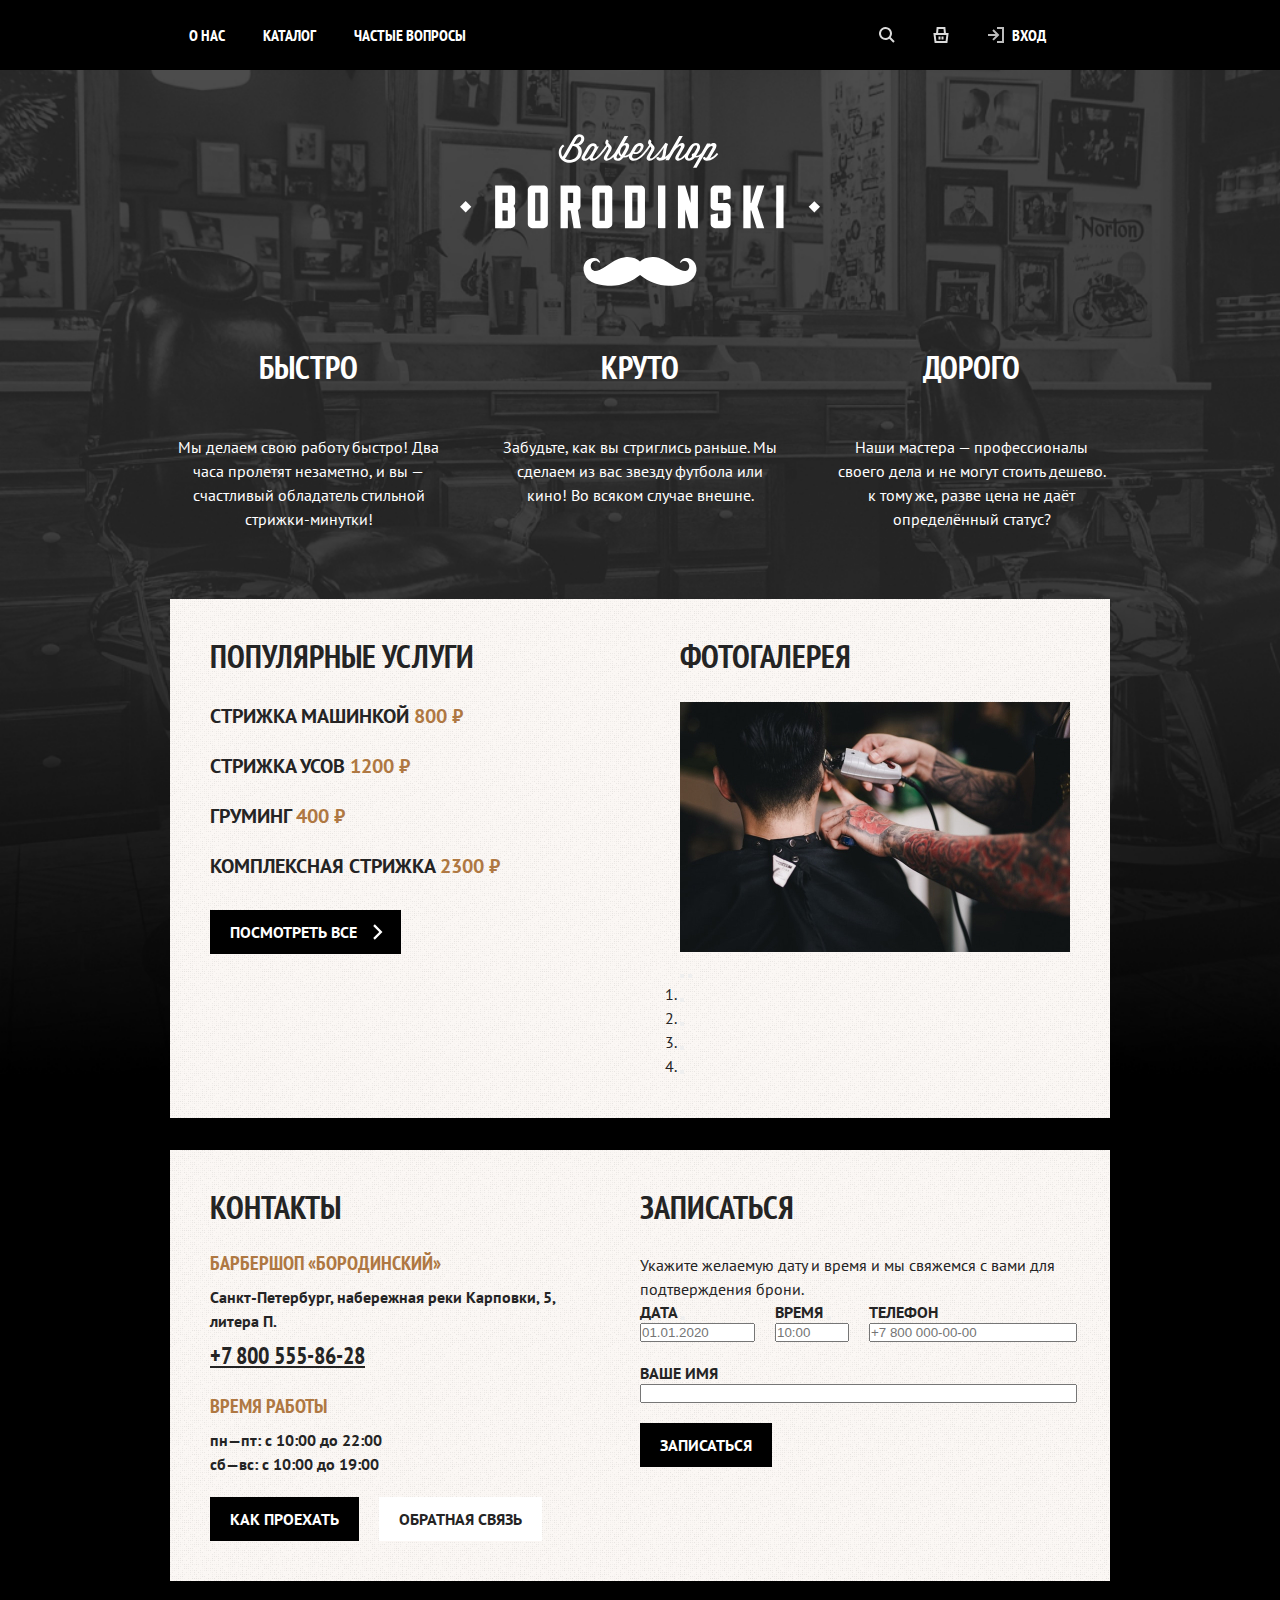
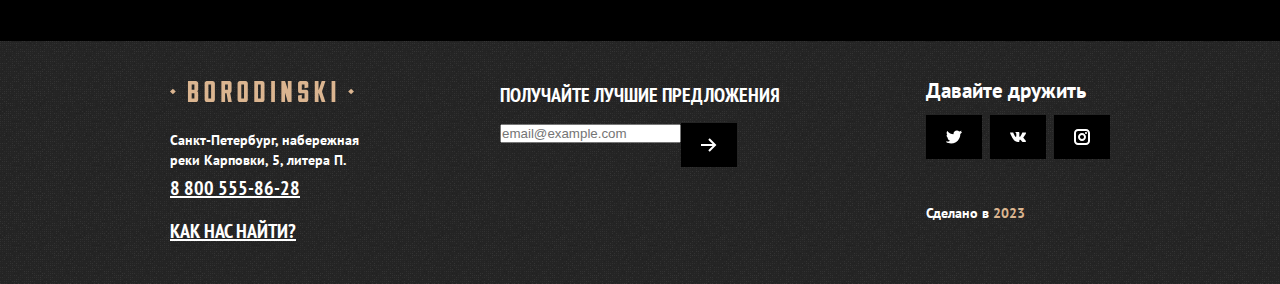
==== index.html @ 465f51d4 "Декоротивные элементы \\ 1 часть" ====
<!DOCTYPE html>
<html lang="ru">
<head>
    <meta charset="UTF-8">
    <meta http-equiv="X-UA-Compatible" content="IE=edge">
    <meta name="viewport" content="width=device-width, initial-scale=1.0">
    <meta name="keywords" content="барбершоп, мужские парикмахерские, топган, topgun">
    <meta name="description" content="Стригись у крутых барберов по земным ценам!">
    <title>Барбершоп «Бородинский»</title>
    <link rel="stylesheet" href="css/style.css">
    <link type="image/x-icon" href="images/icons/icons8-парикмахерская-16.png" rel="icon">
</head>
<body>
    <header class="page-header">
      <nav class="navigation">
        <ul class="navigation-list">
          <li class="navigation-item">
            <a class="navigation-link" href="about.html">О нас</a>
          </li>
          <li class="navigation-item">
            <a class="navigation-link" href="catalog.html">Каталог</a>
          </li>
          <li class="navigation-item">
            <a class="navigation-link" href="faq.html">Частые вопросы</a>
          </li>
        </ul>
        <ul class="navigation-list navigation-user">
          <li class="navigation-item">
            <a class="navigation-link" href="#">
              <svg class="navigation-icon" aria-hidden="true" focusable="false" width="16" height="16" xmlns="http://www.w3.org/2000/svg">
                <path fill-rule="evenodd" clip-rule="evenodd" d="M11 6.5a4.5 4.5 0 11-9 0 4.5 4.5 0 019 0zm-.665 5.249a6.5 6.5 0 111.414-1.414l3.958 3.958-1.414 1.414-3.958-3.958z" />
              </svg>
              <span class="visually-hidden">Поиск</span>
            </a>
          </li>
          <li class="navigation-item">
            <a class="navigation-link" href="#">
              <svg class="navigation-icon" aria-hidden="true" focusable="false" width="16" height="16" xmlns="http://www.w3.org/2000/svg">
                <path fill-rule="evenodd" clip-rule="evenodd" d="M3.09 6L3.577.905 3.662 0h8.676l.086.905L12.909 6h2.724l-.14 1.124-1 8-.11.876H1.617l-.11-.876-1-8L.368 6H3.09zM5.1 6h5.8l-.38-4H5.48L5.1 6zm-1.717 8l-.75-6h10.734l-.75 6H3.383zM8.5 9.5v3h2v-3h-2zm-3 3v-3h2v3h-2z" />
              </svg>
              <span class="visually-hidden">Корзина</span>
            </a>
          </li>
          <li class="navigation-item">
            <a class="navigation-link navigation-link-login" href="#">
              <svg class="navigation-icon" width="16" height="16" fill="none" xmlns="http://www.w3.org/2000/svg">
                <path fill-rule="evenodd" clip-rule="evenodd" d="M9 2h5v12H9v2h7V0H9v2zM4.293 3.707L7.536 6.95H0v2h7.536l-3.243 3.242 1.414 1.415 4.95-4.95.707-.707-.707-.707-4.95-4.95-1.414 1.414z" fill="#BDBDBD" />
              </svg>
              Вход
            </a>
          </li>
        </ul>
      </nav>
    </header>
    <main class="main-container main-index">
     <div class="page-container">
         
         <h1 class="visually-hidden">Барбершоп «Бородинский»</h1>
         <img class="logo" src="images/logo-full.svg" width="361px" height="152px" alt="Логотип Барбершопа «Бородинский»" ></img>
         <section class="advantages">
             <h2 class="visually-hidden">Преимущества</h2>
             <ul class="advantages-list">
                 <li class="advantages-item">
                     <h3 class="advantages-title">Быстро</h3>
                     <p class="advantages-description">Мы делаем свою работу быстро! Два часа пролетят незаметно, и вы — счастливый обладатель стильной стрижки-минутки!</p>
                 </li>
                 <li class="advantages-item">
                     <h3 class="advantages-title">Круто</h3>
                     <p class="advantages-description">Забудьте, как вы стриглись раньше. Мы сделаем из вас звезду футбола или кино! Во всяком случае внешне.</p>
                 </li>
                 <li class="advantages-item">
                     <h3 class="advantages-title">Дорого</h3>
                     <p class="advantages-description">Наши мастера — профессионалы своего дела и не могут стоить дешево. к тому же, разве цена не даёт определённый статус?</p>
                 </li>
             </ul>
         </section>
         <div class="index-columns">
             <section class="services">
                 <h2 class="services-title">Популярные услуги</h2>
                 <ul class="services-list">
                     <li class="services-item">
                         <span class="services-name">Стрижка машинкой</span>
                         <b class="services-price">800  ₽</b>
                     </li>
                     <li class="services-item">
                         <span class="services-name">Стрижка усов</span>
                         <b class="services-price">1200  ₽</b>
                     </li>
                     <li class="services-item">
                         <span class="services-name">Груминг</span>
                         <b class="services-price">400  ₽</b>
                     </li>
                     <li class="services-item">
                         <span class="services-name">Комплексная стрижка</span>
                         <b class="services-price">2300  ₽</b>
                     </li>
                 </ul>
                 <a href="#" class="button button-all">Посмотреть все</a>
             </section>

             <section class="gallery">
                <h2 class="gallery-title">Фотогалерея</h2>
                <img class="slider-image" src="images/gallery-1.jpg" alt="Примеры работ">
                <button class="slider-button slider-prev" type="button">
                    <span class="visually-hidden">Предыдущее фото</span>
                </button>
                <button class="slider-button slider-next" type="button">
                    <span class="visually-hidden">Следующее фото</span>
                </button>
                <ol class="slider-pagination">
                    <li class="slider-pagination-item">
                        <button class="slider-pagination-button slider-pagination-button-current" type="button"">
                            <span class="visually-hidden">1 фото</span>
                        </button>
                    </li>
                    <li class="slider-pagination-item">
                        <button class="slider-pagination-button" type="button"">
                            <span class="visually-hidden">2 фото</span>
                        </button>
                    </li>
                    <li class="slider-pagination-item">
                        <button class="slider-pagination-button" type="button"">
                            <span class="visually-hidden">3 фото</span>
                        </button>
                    </li>
                    <li class="slider-pagination-item">
                        <button class="slider-pagination-button" type="button"">
                            <span class="visually-hidden">4 фото</span>
                        </button>
                    </li>
                </ol>
            </section>
         </div>

         <div class="index-columns">
             <section class="contacts">
                 <h2 class="contacts-title">Контакты</h2>
                 <h3 class="contacts-subtitle">Барбершоп «Бородинский»</h3>
                 <address class="contacts-address">
                     <p class="contacts-address-text">Санкт-Петербург, набережная реки Карповки, 5, литера П.</p>
                     <a class="contacts-phone" href="tel:+78005558628">+7 800 555-86-28</a>
                 </address>
                 <h3 class="contacts-subtitle">Время работы</h3>
                 <ul class="contacts-schedule">
                   <li >пн—пт: с 10:00 до 22:00</li>
                   <li >сб—вс: с 10:00 до 19:00</li>
                 </ul>
                <p class="contacts-navigation">     
                    <a href="#" class="button">Как проехать</a>
                    <a href="#" class="button button-feedback">Обратная связь</a>
                </p>
             </section>

             <section class="appointment">
                <h2 class="appointment-title">Записаться</h2>
                <p class="appointment-info">Укажите желаемую дату и время и мы свяжемся с вами для подтверждения брони.</p>
                <form class="appointment-form" action="https://echo.htmlacademy.ru/" method="post">
                  <p class="field-group appointment-form-date">
                    <label class="form-label" for="appointment-date">
                      Дата
                      <button class="info">
                        <span class="visually-hidden">Посмотреть дополнительную информацию</span></button>
                    </label>
                    <input type="text" id="appointment-date" name="appointment-date" placeholder="01.01.2020">
                  </p>
                  <p class="field-group appointment-form-time">
                    <label class="form-label" for="appointment-time">
                      Время
                      <button class="info">
                        <span class="visually-hidden">Посмотреть дополнительную информацию</span>
                      </button>
                    </label>
                    <input type="text" id="appointment-time" name="appointment-time" placeholder="10:00">
                  </p>
                  <p class="field-group appointment-form-phone">
                    <label class="form-label" for="appointment-phone">
                      Телефон
                    </label>
                    <input class="field" type="text" id="appointment-phone" name="appointment-phone" placeholder="+7 800 000-00-00">
                  </p>
                  <p class="field-group appointment-form-name">
                    <label class="form-label" for="appointment-name">
                      Ваше имя
                    </label>
                    <input class="field" type="text" id="appointment-name" name="appointment-name">
                  </p>
                  <button class="button appointment-submit" type="submit">Записаться</button>
                </form>
         </div>
     </div>
    </main>
    <footer class="page-footer">
        <div class="page-footer-container">
            <section class="footer-contacts">
                <h2 class="visually-hidden">Контакты</h2>
                <img class="footer-contacts-logo" src="images/logo-footer.svg" alt="Логотип барбершоп «Бородинский»" >
                <address class="footer-contacts-address">
                    <p class="about-text">Санкт-Петербург, набережная реки Карповки, 5, литера П.</p>
                    <a class="footer-contacts-address-phone" href="tel:+78005558628">8 800 555-86-28</a>
                </address>
                <a href="#" class="footer-contacts-map-link">Как нас найти?</a>
            </section>
            <section class="newsletter">
                <h2 class="page-footer-title">Получайте лучшие предложения</h2>
                <form class="newsletter-form" action="https://echo.htmlacademy.ru/" method="post">
                    <p class="newsletter-email">
                        <label class="visually-hidden" for="newsletter-email">Email</label>
                        <input class="field" id="newsletter-email" type="email" placeholder="email@example.com" name="newsletter-email" required>
                    </p>
                    <button class="button newsletter-button" type="submit">
                        <span class="visually-hidden">Отправить</span>
                    </button>
                </form>
            </section>
            <section class="footer-social">
                <h2 class="footer-social-title">Давайте дружить</h2>
                <ul class="footer-social-list">
                    <li class="footer-social-item">
                        <a class="footer-social-link footer-social-tw" href="#">
                            <span class="visually-hidden">Твиттер</span>
                        </a>
                    </li>
                    <li class="footer-social-item">
                        <a class="footer-social-link footer-social-vk" href="#">
                            <span class="visually-hidden">Вконтакте</span>
                        </a>
                    </li>
                    <li class="footer-social-item">
                        <a class="footer-social-link footer-social-instagram" href="#" >
                            <span class="visually-hidden">Инстаграм</span>
                        </a>
                    </li>
                </ul>
                <p class="about-text">Сделано в <span class="year">2023</span></p>
            </section>
        </div>
    </footer>
</body>
</html>
---- css/style.css ----
/* Исправление отцентровки иконок */
*:not(a), 
*::after,
*::before {
    box-sizing: border-box;
    margin: 0;
    padding: 0;
}

@font-face {
    font-family: "PT Sans";
    font-style: normal;
    font-weight: 400;
    font-display: swap;
    src: url(../fonts/PTSans-Regular.ttf) format("truetype");
}

@font-face {
    font-family: "PT Sans";
    font-style: italic;
    font-weight: 400;
    font-display: swap;
    src: url(../fonts/PTSans-Italic.ttf) format("truetype");
}

@font-face {
    font-family: "PT Sans";
    font-style: normal;
    font-weight: 700;
    font-display: swap;
    src: url(../fonts/PTSans-Bold.ttf) format("truetype");
}

@font-face {
    font-family: "PT Sans";
    font-style: italic;
    font-weight: 700;
    font-display: swap;
    src: url(../fonts/PTSans-BoldItalic.ttf) format("truetype");
}

@font-face {
    font-family: "PT Sans Narrow";
    font-style: normal;
    font-weight: 700;
    font-display: swap;
    src: url(../fonts/PTSansNarrow-Bold.ttf) format("truetype");
}

html {
    height: 100%;
}

body {
    display: flex;
    flex-direction: column;
    min-height: 100%;
    font-family: "PT Sans", sans-serif;
    font-size: 16px;
    line-height: 24px;
    color: #242424;
    background-color: #fbf7f4;
}

.visually-hidden {
    position: absolute;
    width: 1px;
    height: 1px;
    clip: rect(0 0 0 0);
    overflow: hidden;
}

.button {
    display: inline-block;
    box-sizing: border-box;
    padding: 14px 20px;
    font-family: "PT Sans", sans-serif;
    font-size: 16px;
    line-height: 16px;
    font-weight: 700;
    text-align: center;
    color: #FFFFFF;
    background-color: #000000;
    border: none;
    text-transform: uppercase;
    text-decoration: none;
    cursor: pointer;
}

.button-all {
    padding-right: 44px;
    background-image: url(../images/icons/arrow-right.svg);
    background-repeat: no-repeat;
    background-size: 16px 16px;
    background-position: center right 15px;
}

.button-feedback {
    background-color: #FFFFFF;
    color: #242424;
}

.button + .button {
    margin-left: 16px;
} 

.page-header {
    color: #FFFFFF;
    background: #000000;
}

.navigation {
    display: flex;
    width: 940px;
    margin: 0 auto;
}

.navigation-list {
    display: flex;
    flex-wrap: wrap;
    width: 470px;
    list-style-type: none;
}

.navigation-user  {
    max-width: 250px;
    margin-left: auto;
}

.navigation-link {
    position: relative;
    display: block;
    padding: 24px 19px;
    font-family: "PT Sans Narrow",sans-serif;
    line-height: 22px;
    font-weight: 700;
    text-align: center;
    color: #FFFFFF;
    background-color: #000000;
    text-decoration: none;
    text-transform: uppercase;
  }

.navigation-user .navigation-link {
    min-width: 16px;
    min-height: 22px;
}

.navigation-link-login {
    padding-left: 44px;
}

.navigation-link-login .navigation-icon {
    right: auto;
    left: 20px;
    margin: auto 0;
}

.navigation-icon {
    position: absolute;
    top: 0;
    right: 0;
    bottom: 0;
    left: 0;
    margin: auto;
    fill: #DBDBDB;
}

.main-container {
    flex-grow: 1;
    padding-top: 64px;
    padding-bottom: 60px;
}

.main-index {
    background-image: url(../images/index-bg.jpg);
    background-color: #000000;
    background-size: 100% auto;
    background-repeat: no-repeat;
    color: #FFFFFF;
}

.main-inner {
    padding: 40px;
    color:#242424;
    background-color: #FBF7F4;
    background-image: url(../images/noisy-texture-80x80-o8-d27-c-1f1f1f-t1\ 3.png);
}

.page-container {
    width: 940px;
    margin: 0 auto;
}

.logo {
    display: block;
    margin: 0 auto;
    margin-bottom: 64px;
}

.advantages {
    padding-bottom: 68px;
}

.advantages-title {
    font-family: 'PT Sans Narrow', sans-serif;
    font-style: normal;
    font-weight: 700;
    font-size: 32px;
    line-height: 35px;
    text-transform: uppercase;
    color: #FFFFFF;
    margin-bottom: 50px;
}

.advantages-list {
    display: flex;
    justify-content: space-between;
    text-align: center;
    list-style-type: none;
    color: #FFFFFF;
}

.advantages-item {
    width: 277px;
}

.index-columns {
    display: flex;
    justify-content: space-between;
    color: #242424;
    background: url(../images/noisy-texture-80x80-o8-d27-c-1f1f1f-t1\ 3.png), #FBF7F4;
    margin-bottom: 32px;
    padding: 40px;
}

.index-columns:last-child {
    margin-bottom: 0;
}

.services {
    width: 390px;
    text-transform: uppercase;
}

.services-title {
    font-family: 'PT Sans Narrow', sans-serif;
    font-style: normal;
    font-weight: 700;
    font-size: 32px;
    line-height: 35px;
    text-transform: uppercase;
    margin-bottom: 28px;
}

.services-list {
    font-size: 20px;
    line-height: 28px;
    font-weight: 700;
    list-style-type: none;
    margin-bottom: 30px;
}

.services-item {
    margin-bottom: 22px;
}

.services-price {
    color: #AF7842;
}

.gallery-title {
    font-family: 'PT Sans Narrow', sans-serif;
    font-style: normal;
    font-weight: 700;
    font-size: 32px;
    line-height: 35px;
    text-transform: uppercase;
    color: #242424;
    margin-bottom: 28px;
}

.gallery {
    width: 390px;
}

.contacts {
    font-weight: 700;
    width: 350px;
}

.contacts-title {
    font-family: 'PT Sans Narrow', sans-serif;
    font-style: normal;
    font-size: 32px;
    line-height: 35px;
    text-transform: uppercase;
    margin-bottom: 24px;
}

.contacts-subtitle {
    font-family: 'PT Sans Narrow', sans-serif;
    font-style: normal;
    font-size: 20px;
    line-height: 28px;
    text-transform: uppercase;
    color: #AF7842;
    margin-bottom: 8px;
}

.contacts-schedule {
    list-style-type: none;
}

.contacts-navigation {
    margin-top: 21px; 
}

.contacts-address-text {
    font-family: 'PT Sans';
    font-style: normal;
    font-weight: 700;
    font-size: 16px;
    line-height: 24px;
    color: #242424;
    margin-bottom: 8px;
}

.contacts-phone {
    display: block;
    font-family: 'PT Sans Narrow', sans-serif;
    font-style: normal;
    font-size: 24px;
    line-height: 29px;
    text-decoration-line: underline;
    text-transform: uppercase;
    color: #242424;
    margin-bottom: 22px;
}

.appointment {
    width: 430px;
}

.appointment-title {
    font-family: 'PT Sans Narrow', sans-serif;
    font-style: normal;
    font-weight: 700;
    font-size: 32px;
    line-height: 35px;
    text-transform: uppercase;
    color: #242424;
    margin-bottom: 28px;
}

.appointment-form {
    display: grid;
    grid-template-columns: 115px 74px 208px;
    gap: 20px;
}

.appointment-form-name {
    grid-column: 1 / -1;
}

.appointment-submit {
    grid-column: 1 / -1;
    justify-self: start;
}

.field-group label,
.field-group input {
    display: block;
    width: 100%;
}

.field-group {
    display: flex;
    flex-direction: column;
}

.form-label {
    line-height: 22px;
    font-weight: 700;
    text-transform: uppercase;
    color: #242424;
}

.page-footer {
    font-family: 'PT Sans', sans-serif;
    font-style: normal;
    font-weight: 700;
    font-size: 14px;
    line-height: 20px;
    color: #FFFFFF;
    background: url(../images/bg-footer.png), #242424;
    background-repeat: repeat;
}

.page-footer-container {
    display: flex;
    width: 940px;
    margin: 0 auto;
    padding: 40px 0;
}

.footer-contacts-logo {
    display: block;
    margin-bottom: 27px;
}

.page-footer-title {
    display: block;
    font-family: 'PT Sans Narrow', sans-serif;
    font-style: normal;
    font-weight: 700;
    font-size: 20px;
    line-height: 28px;
    margin-bottom: 14px;
    text-transform: uppercase;
    color: #FFFFFF;
    margin-bottom: 14px;
}

.footer-contacts {
    width: 190px;
    margin-right: 140px;
}

.footer-social {
    margin-left: auto;
    max-width: 190px;
}

.footer-social-title {
    display: block;
    margin-bottom: 14px;
}

.footer-social-list {
    display: flex;
    flex-wrap: wrap;
    margin-bottom: 36px;
    list-style-type: none;
}

.footer-social-item {
    width: 56px;
    height: 44px;
    margin-right: 8px;
    margin-bottom: 8px;
    background-color: #000000;
}

.footer-social-item:nth-child(3n) {
    margin-right: 0;
}

.footer-social-link {
    display: block;
    height: 44px;
    background-color: #000000;
    background-repeat: no-repeat;
    background-position: center;
    background-size: 16px 16px;
}

.footer-social-instagram {
    background-image: url(../images/icons/logo-inst.svg);
}

.footer-social-tw {
    background-image: url(../images/icons/logo-tw.svg);
}

.footer-social-vk {
    background-image: url(../images/icons/logo-vk.svg);
}

.page-footer a {
    color:#FFFFFF;
}

.page-footer .year {
    font-size: 14px;
    color: #DBB590;
}

.footer-contacts-address {
    margin-bottom: 16px;
}

.page-footer .about-text {
    font-family: 'PT Sans', sans-serif;
    font-style: normal;
    font-weight: 700;
    font-size: 14px;
    line-height: 20px;
    color: #FFFFFF;
    margin-bottom: 4px;
}

.footer-contacts .footer-contacts-address-phone{
    display: block;
    font-family: 'PT Sans Narrow', sans-serif;
    font-style: normal;
    font-weight: 700;
    font-size: 20px;
    line-height: 28px;
    text-decoration-line: underline;
    text-transform: uppercase;
}

.footer-contacts-map-link {
    display: block;
    font-family: 'PT Sans Narrow', sans-serif;
    font-style: normal;
    font-weight: 700;
    font-size: 20px;
    line-height: 26px;
    text-decoration-line: underline;
    text-transform: uppercase;
    color: #FFFFFF;
}

.newsletter-form {
    display: flex;
}

.newsletter-button {
    width: 56px;
    height: 44px;
    background-image: url(../images/icons/arrow-tail-right.svg);
    background-repeat: no-repeat;
    background-position: center;
    background-size: 16px 16px;
}

.navigation-logo {
    width: 140px;
    margin-right: 100px;
    align-self: center;
}

.inner-header-title {
    font-family: 'PT Sans Narrow', sans-serif;
    font-style: normal;
    font-weight: 700;
    font-size: 32px;
    line-height: 35px;  
    margin-bottom: 16px;
    text-transform: uppercase;
    color: #242424;
}

.breadcrumbs {
    display: flex;
    color: #242424;
    list-style-type: none;
}

.breadcrumbs-link {
    color: inherit;
    margin-right: 32px;
}

.catalog-products {
    display: flex;
}

.catalog-filter-title {
    font-family: 'PT Sans Narrow', sans-serif;
    font-style: normal;
    font-weight: 700;
    font-size: 20px;
    line-height: 28px;
    text-transform: uppercase;
    color: #000000;
}

.catalog-filter {
    width: 220px;
    margin-right: 20px;
}

.catalog-right-column {
    width: 700px;
}

.control-label {
    font-weight: 700;
}

.sorting-container {
    display: flex;
    margin-bottom: 16px;
    padding: 16px;
    background-color: #FFFFFF;
    color: #242424;
}

.card-grid-toggle {
    display: flex;
    align-items: center;
    justify-content: center;
    width: 56px;
    height: 44px;
    background: #000000;
}

.card-grid-toggle svg {
    fill: #FFFFFF;
}

.card-grid-toggle-current {
    background-color: #FFFFFF;
}

.card-grid-toggle-current svg {
    fill: #000000;
}

.sorting-type {
    margin-right: auto;
}

.button-light {
    color: #242424;
    background-color: #FFFFFF;
}

.product-list {
    display: grid;
    grid-template-columns: repeat(3, 220px);
    gap: 20px;
    margin-bottom: 24px;
    list-style-type: none;
}

.product-card {
    display: flex;
    flex-direction: column;
    background: #FFFFFF;
}

.product-card-content {
    display: flex;
    flex-direction: column;
    flex-grow: 1;
    padding: 16px;
}

.product-card-title-link {
    margin-top: 16px;
    margin-bottom: 8px;
}

.product-card-title {
    font-family: 'PT Sans', sans-serif;
    font-style: normal;
    font-weight: 700;
    font-size: 16px;
    line-height: 24px;
    color: #000000;
}

.product-card-price {
    font-family: 'PT Sans Narrow', sans-serif;
    font-style: normal;
    font-weight: 700;
    font-size: 24px;
    line-height: 29px;
    text-transform: uppercase;
    color: #814B18;
    margin-bottom: 16px;
}

.product-card-button {
    margin-top: auto;
}

.pagination-container {
    display: flex;
    padding: 16px;
    background-color: #FFFFFF;
}

.pagination {
    display: flex;
    list-style-type: none;
    background-color: #FFFFFF;
}

.pagination-item:not(:last-child) {
    margin-right: 8px;
}

.pagination-link {
    display: block;
    box-sizing: border-box;
    width: 50px;
    height: 44px;
    font-family: 'PT Sans', sans-serif;
    font-weight: 700;
    font-size: 16px;
    line-height: 16px;
    text-align: center;
    align-items: flex-start;
    padding: 14px 20px;
    color: #FFFFFF;
    background-color: #000000;
    text-decoration: none;
}

.pagination-prev {
    background-image: url(../images/icons/arrow-left.svg);
    background-position: center;
    background-size: 16px 16px;
    background-repeat: no-repeat;
}

.pagination-next {
    background-image: url(../images/icons/arrow-right.svg);
    background-position: center;
    background-size: 16px 16px;
    background-repeat: no-repeat;
}    

.pagination-show-more {
    box-sizing: border-box;
    margin-left: auto;
}
.pagination-disabled {
    background-color: #595959;
}

.pagination-current {
    color: #242424;
    background: #FFFFFF;
}
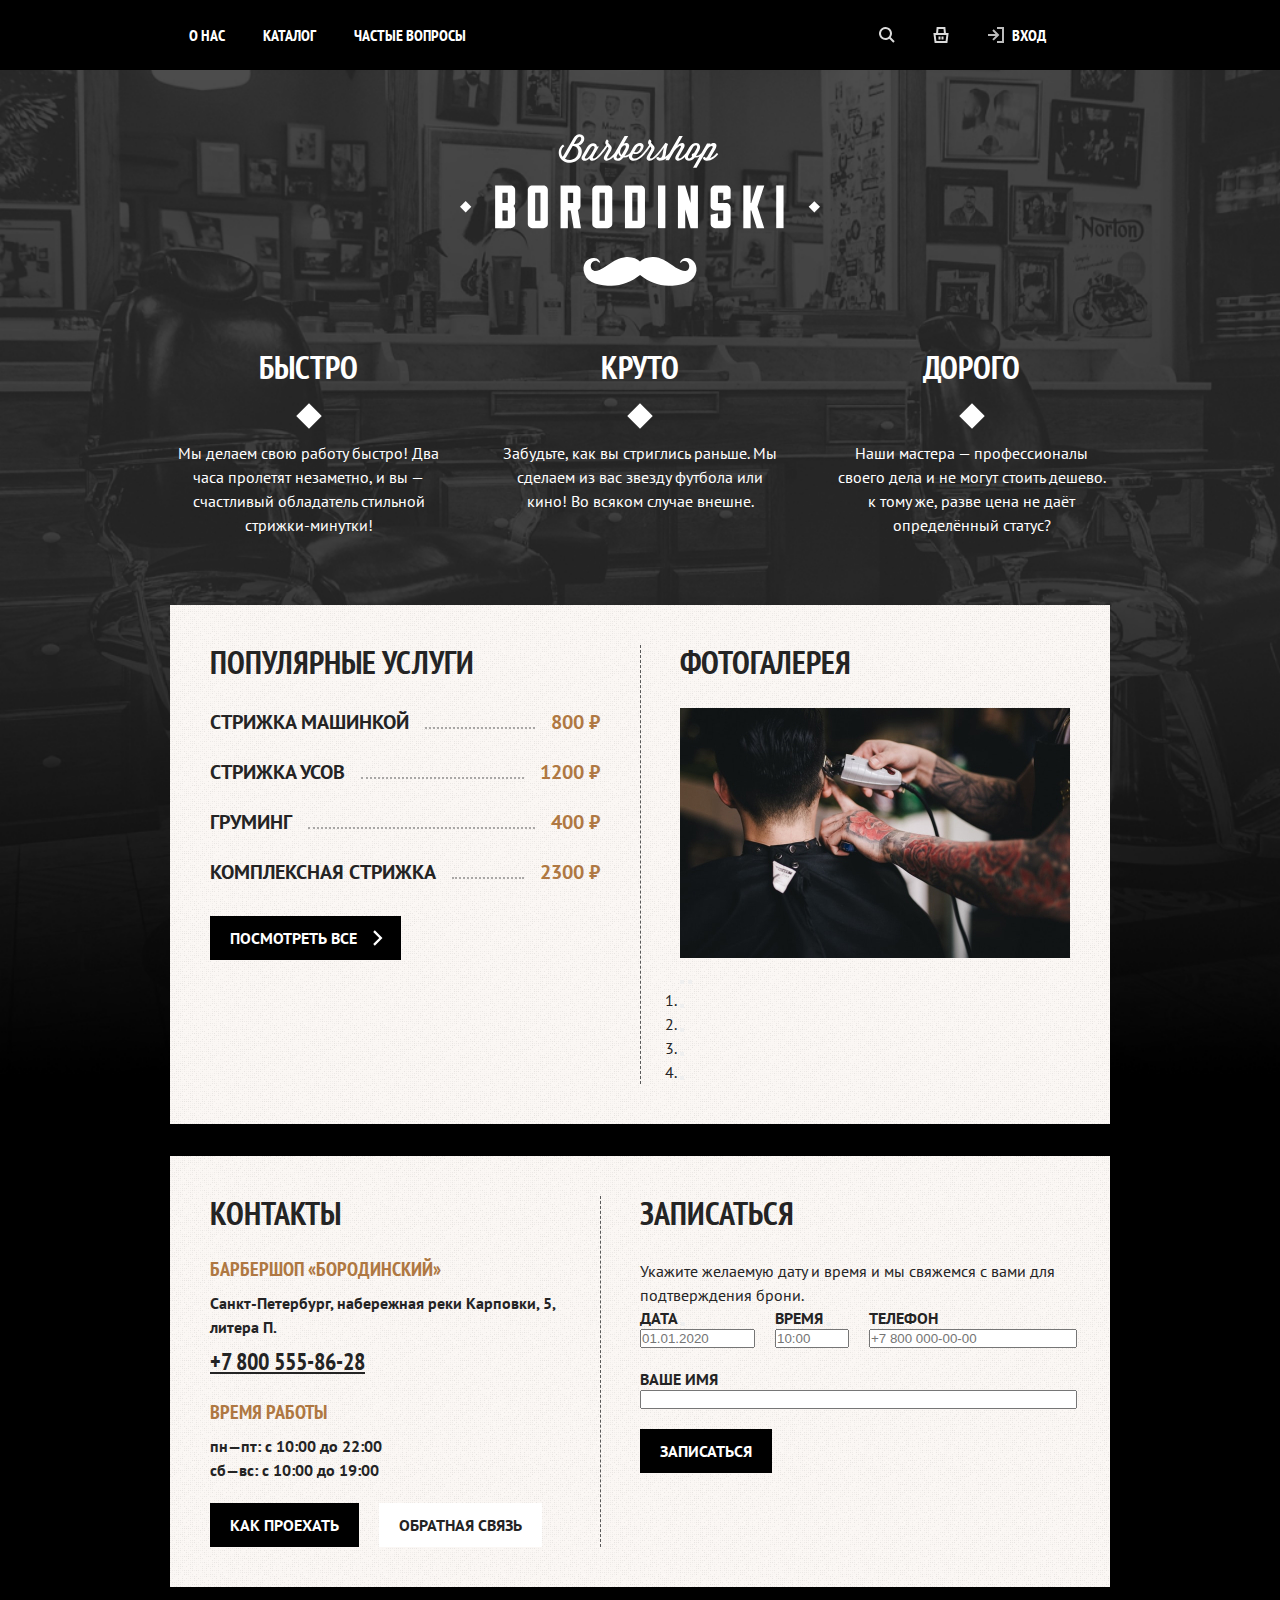
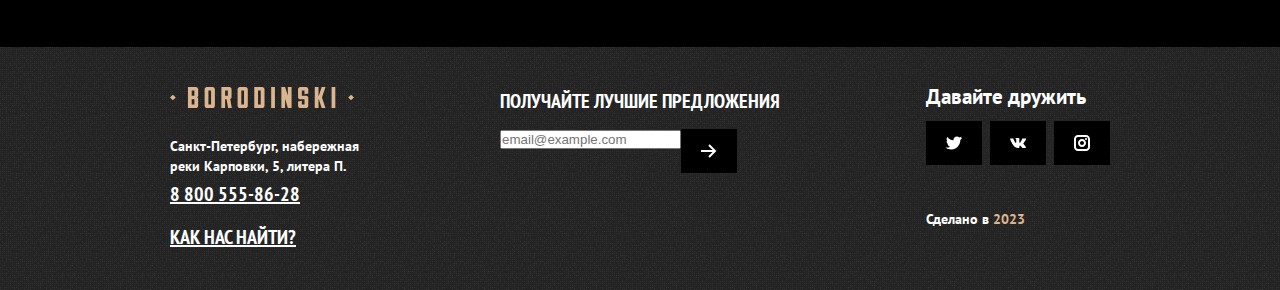
==== commit ede59c92: "Декоротивные элементы" ====
--- a/index.html
+++ b/index.html
@@ -36,7 +36,7 @@
           <li class="navigation-item">
             <a class="navigation-link" href="#">
               <svg class="navigation-icon" aria-hidden="true" focusable="false" width="16" height="16" xmlns="http://www.w3.org/2000/svg">
-                <path fill-rule="evenodd" clip-rule="evenodd" d="M3.09 6L3.577.905 3.662 0h8.676l.086.905L12.909 6h2.724l-.14 1.124-1 8-.11.876H1.617l-.11-.876-1-8L.368 6H3.09zM5.1 6h5.8l-.38-4H5.48L5.1 6zm-1.717 8l-.75-6h10.734l-.75 6H3.383zM8.5 9.5v3h2v-3h-2zm-3 3v-3h2v3h-2z" />
+                <path fill-rule="evenodd" clip-rule="evenodd" d="M3.09 6L3.577.905 3.662 0h8.676l.086.905L12.909 6h2.724l-.14 1.124-1 8-.11.876H1.617l-.11-.876-1-8L.368 6H3.09zM5.1 6h5.8l-.38-4H5.48L5.1 6zm-1.717 8l-.75-6h10.734l-.75 6H3.383zM8.5 9.5v3h2v-3h-2zm-3 3v-3h2v3h-2z"/>
               </svg>
               <span class="visually-hidden">Корзина</span>
             </a>
@@ -44,7 +44,7 @@
           <li class="navigation-item">
             <a class="navigation-link navigation-link-login" href="#">
               <svg class="navigation-icon" width="16" height="16" fill="none" xmlns="http://www.w3.org/2000/svg">
-                <path fill-rule="evenodd" clip-rule="evenodd" d="M9 2h5v12H9v2h7V0H9v2zM4.293 3.707L7.536 6.95H0v2h7.536l-3.243 3.242 1.414 1.415 4.95-4.95.707-.707-.707-.707-4.95-4.95-1.414 1.414z" fill="#BDBDBD" />
+                <path fill-rule="evenodd" clip-rule="evenodd" d="M9 2h5v12H9v2h7V0H9v2zM4.293 3.707L7.536 6.95H0v2h7.536l-3.243 3.242 1.414 1.415 4.95-4.95.707-.707-.707-.707-4.95-4.95-1.414 1.414z" fill="#BDBDBD"/>
               </svg>
               Вход
             </a>
@@ -79,20 +79,20 @@
                  <h2 class="services-title">Популярные услуги</h2>
                  <ul class="services-list">
                      <li class="services-item">
-                         <span class="services-name">Стрижка машинкой</span>
-                         <b class="services-price">800  ₽</b>
-                     </li>
-                     <li class="services-item">
-                         <span class="services-name">Стрижка усов</span>
-                         <b class="services-price">1200  ₽</b>
-                     </li>
-                     <li class="services-item">
-                         <span class="services-name">Груминг</span>
-                         <b class="services-price">400  ₽</b>
-                     </li>
-                     <li class="services-item">
-                         <span class="services-name">Комплексная стрижка</span>
-                         <b class="services-price">2300  ₽</b>
+                        Стрижка машинкой
+                        <b class="services-price">800  ₽</b>
+                     </li>
+                     <li class="services-item">
+                        Стрижка усов
+                        <b class="services-price">1200  ₽</b>
+                     </li>
+                     <li class="services-item">
+                        Груминг
+                        <b class="services-price">400  ₽</b>
+                     </li>
+                     <li class="services-item">
+                        Комплексная стрижка
+                        <b class="services-price">2300  ₽</b>
                      </li>
                  </ul>
                  <a href="#" class="button button-all">Посмотреть все</a>
--- a/css/style.css
+++ b/css/style.css
@@ -87,6 +87,28 @@
     cursor: pointer;
 }
 
+.button:hover,
+.footer-social-link:hover {
+    background-color: #814B18;
+}
+
+.button:focus,
+.footer-social-link:focus {
+    outline: 2px solid #dbb590;
+    background-color: #4e2e0e;
+}
+
+.button:disabled {
+    color: #e7e7e7;
+    background-color: #595959;
+}
+
+.button:disabled:hover {
+    background-color: #595959;
+    outline: none;
+    cursor: default;
+}
+
 .button-all {
     padding-right: 44px;
     background-image: url(../images/icons/arrow-right.svg);
@@ -100,9 +122,18 @@
     color: #242424;
 }
 
+.button-feedback:hover {
+    background-color: #DBB590;
+  }
+  
+  .button-feedback:focus {
+    outline: 2px solid #AF7842;
+    background-color: #DBB590;
+  }
+
 .button + .button {
     margin-left: 16px;
-} 
+}
 
 .page-header {
     color: #FFFFFF;
@@ -131,7 +162,7 @@
     position: relative;
     display: block;
     padding: 24px 19px;
-    font-family: "PT Sans Narrow",sans-serif;
+    font-family: "PT Sans Narrow", sans-serif;
     line-height: 22px;
     font-weight: 700;
     text-align: center;
@@ -139,7 +170,16 @@
     background-color: #000000;
     text-decoration: none;
     text-transform: uppercase;
-  }
+}
+
+.navigation-link:hover {
+    background-color: #595959;
+}
+
+.navigation-link:focus {
+    box-shadow: inset 0 0 0 4px #e7e7e7;
+    outline: none;
+}
 
 .navigation-user .navigation-link {
     min-width: 16px;
@@ -166,6 +206,24 @@
     fill: #DBDBDB;
 }
 
+.navigation-link:hover .navigation-icon {
+    fill: #242424;
+}
+
+.navigation-link:focus .navigation-icon {
+    fill: #DBDBDB;
+}
+
+.navigation-link-current::before {
+    position: absolute;
+    right: 20px;
+    left: 20px;
+    bottom: 0;
+    height: 4px;
+    background-color: #FFFFFF;
+    content: "";
+}
+
 .main-container {
     flex-grow: 1;
     padding-top: 64px;
@@ -203,6 +261,7 @@
 }
 
 .advantages-title {
+    position: relative;
     font-family: 'PT Sans Narrow', sans-serif;
     font-style: normal;
     font-weight: 700;
@@ -210,7 +269,19 @@
     line-height: 35px;
     text-transform: uppercase;
     color: #FFFFFF;
-    margin-bottom: 50px;
+    margin-bottom: 56px;
+}
+
+.advantages-title::before {
+    position: absolute;
+    bottom: -40px;
+    left: 50%;
+    width: 18px;
+    height: 18px;
+    margin-left: -9px;
+    background-color: #FFFFFF;
+    content: "";
+    transform: rotate(45deg);
 }
 
 .advantages-list {
@@ -226,6 +297,7 @@
 }
 
 .index-columns {
+    position: relative;
     display: flex;
     justify-content: space-between;
     color: #242424;
@@ -234,6 +306,23 @@
     padding: 40px;
 }
 
+.index-columns::after {
+    content: "";
+    position: absolute;
+    top: 40px;
+    bottom: 40px;
+    width: 0;
+    border-right: 1px dashed #595959;
+}
+
+.index-columns:first-of-type::after {
+    left: 470px;
+}
+
+.index-columns:last-of-type::after {
+    left: 430px;
+}
+
 .index-columns:last-child {
     margin-bottom: 0;
 }
@@ -262,10 +351,23 @@
 }
 
 .services-item {
+    display: flex;
+    align-items: baseline;
+    justify-content: space-between;
     margin-bottom: 22px;
 }
 
+.services-item::before {
+    flex-grow: 1;
+    order: 2;
+    margin-right: 16px;
+    margin-left: 16px;
+    border-bottom: 2px dotted rgba(89, 89, 89, 0.5);
+    content: "";
+}
+
 .services-price {
+    order: 3;
     color: #AF7842;
 }
 
@@ -561,7 +663,25 @@
 
 .breadcrumbs-link {
     color: inherit;
+}
+.breadcrumbs-item {
+    position: relative;
     margin-right: 32px;
+}
+
+.breadcrumbs-item::after {
+    position: absolute;
+    top: 10px;
+    right: -20px;
+    width: 8px;
+    height: 8px;
+    background-color: #242424;
+    content: "";
+    transform: rotate(45deg);
+}
+
+.breadcrumbs-item:last-of-type::after {
+    content: none;
 }
 
 .catalog-products {
@@ -609,6 +729,20 @@
 }
 
 .card-grid-toggle svg {
+    fill: #FFFFFF;
+}
+
+.card-grid-toggle:hover {
+    background-color: #814B18;
+}
+
+.card-grid-toggle:focus {
+    outline: 2px solid #DBB590;
+    background-color: #4e2e0e;
+}
+
+.card-grid-toggle:focus svg,
+.card-grid-toggle:hover svg {
     fill: #FFFFFF;
 }
 
@@ -712,6 +846,15 @@
     text-decoration: none;
 }
 
+.pagination-link:hover {
+    background-color: #814B18;
+}
+
+.pagination-link:focus {
+    outline: 2px solid #DBB590;
+    background-color: #4e2e0e;
+}
+
 .pagination-prev {
     background-image: url(../images/icons/arrow-left.svg);
     background-position: center;
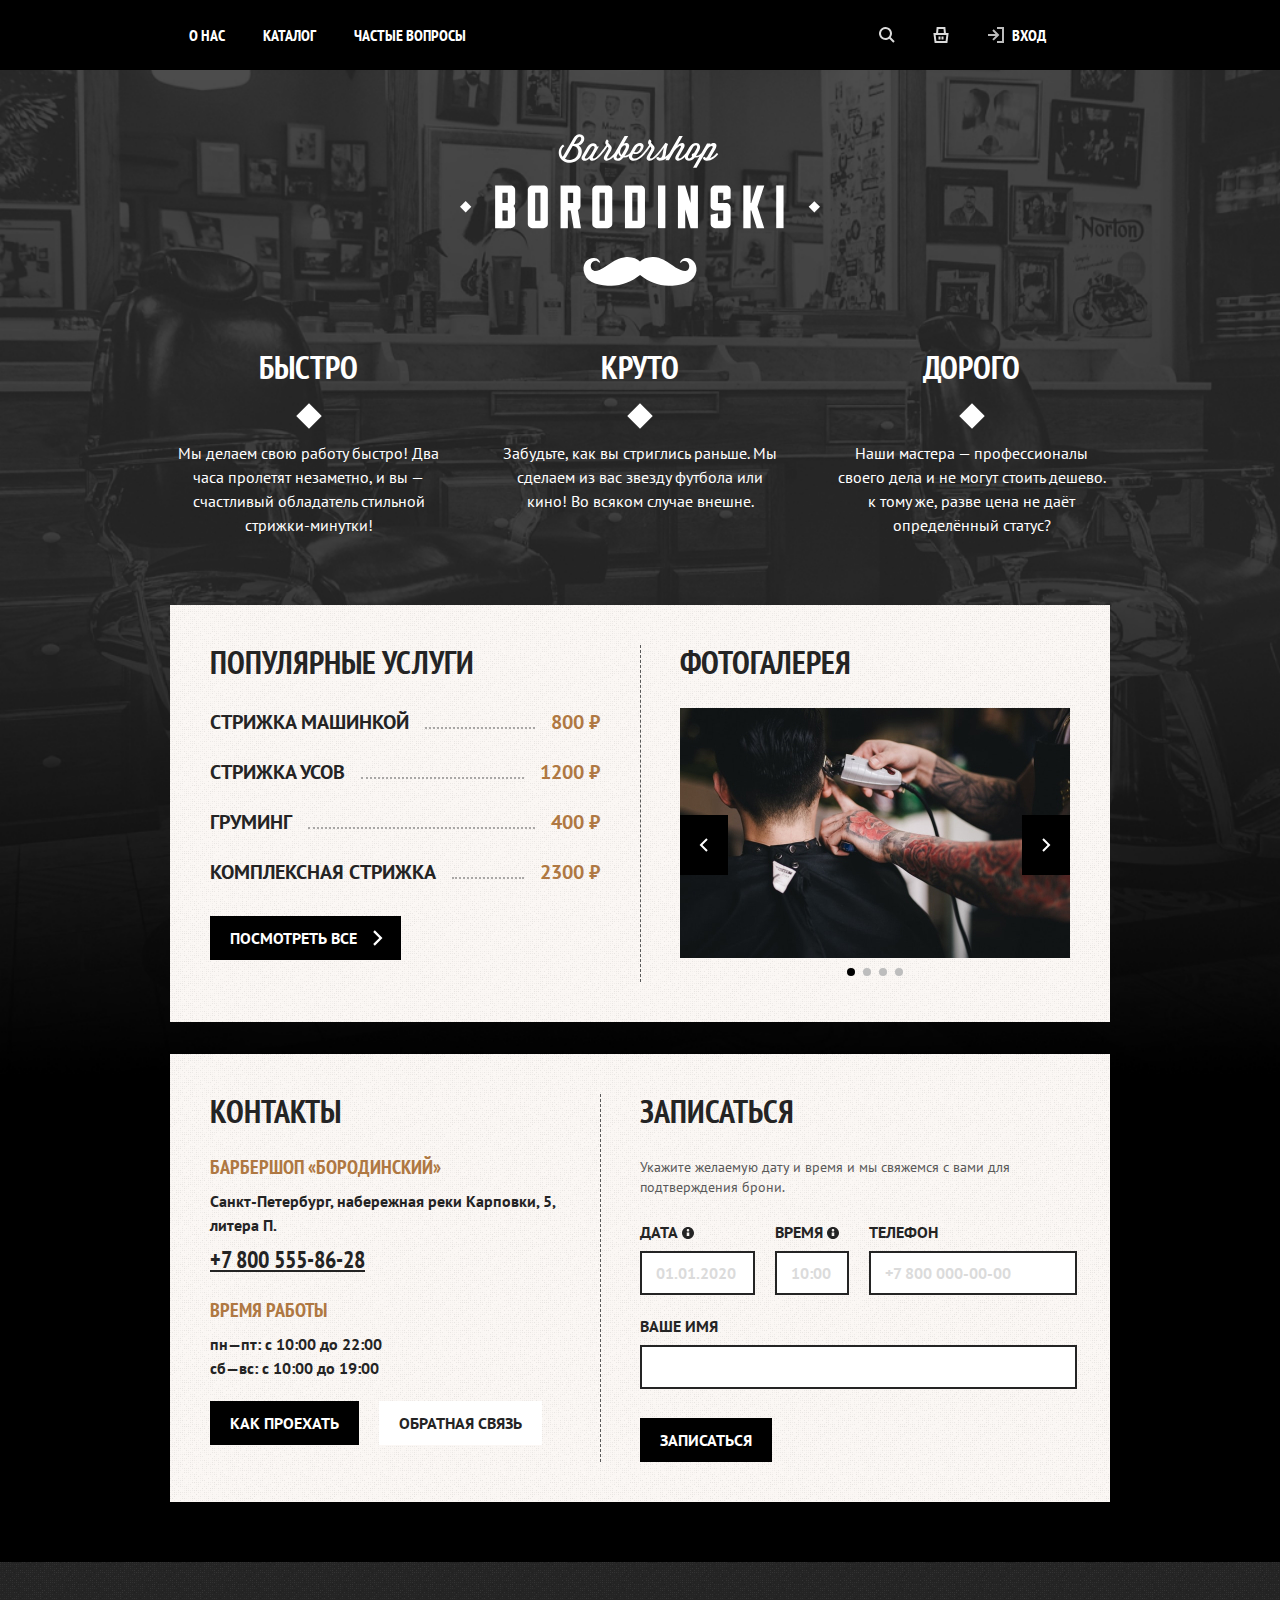
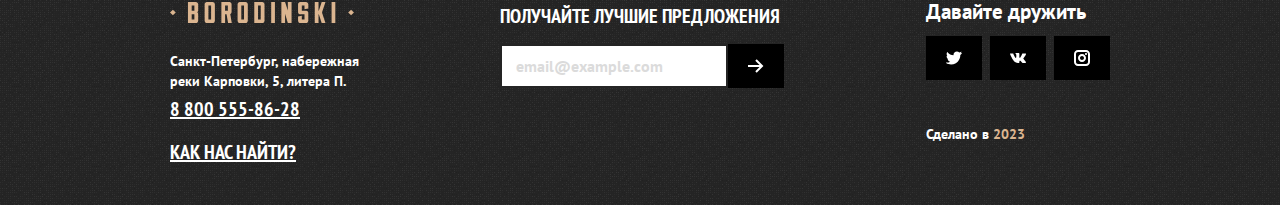
==== commit c869b773: "чекбоксы, исправление ошибок в разметке" ====
--- a/index.html
+++ b/index.html
@@ -53,10 +53,10 @@
       </nav>
     </header>
     <main class="main-container main-index">
-     <div class="page-container">
+      <div class="page-container">
          
          <h1 class="visually-hidden">Барбершоп «Бородинский»</h1>
-         <img class="logo" src="images/logo-full.svg" width="361px" height="152px" alt="Логотип Барбершопа «Бородинский»" ></img>
+         <img class="logo" src="images/logo-full.svg" width="361" height="152" alt="Логотип Барбершопа «Бородинский»">
          <section class="advantages">
              <h2 class="visually-hidden">Преимущества</h2>
              <ul class="advantages-list">
@@ -100,35 +100,41 @@
 
              <section class="gallery">
                 <h2 class="gallery-title">Фотогалерея</h2>
-                <img class="slider-image" src="images/gallery-1.jpg" alt="Примеры работ">
-                <button class="slider-button slider-prev" type="button">
-                    <span class="visually-hidden">Предыдущее фото</span>
-                </button>
-                <button class="slider-button slider-next" type="button">
-                    <span class="visually-hidden">Следующее фото</span>
-                </button>
-                <ol class="slider-pagination">
-                    <li class="slider-pagination-item">
-                        <button class="slider-pagination-button slider-pagination-button-current" type="button"">
-                            <span class="visually-hidden">1 фото</span>
-                        </button>
-                    </li>
-                    <li class="slider-pagination-item">
-                        <button class="slider-pagination-button" type="button"">
-                            <span class="visually-hidden">2 фото</span>
-                        </button>
-                    </li>
-                    <li class="slider-pagination-item">
-                        <button class="slider-pagination-button" type="button"">
-                            <span class="visually-hidden">3 фото</span>
-                        </button>
-                    </li>
-                    <li class="slider-pagination-item">
-                        <button class="slider-pagination-button" type="button"">
-                            <span class="visually-hidden">4 фото</span>
-                        </button>
-                    </li>
-                </ol>
+                <div class="slider">
+                  <div class="slider-wrapper">
+                    <img class="slider-image" src="images/gallery-1.jpg" alt="Примеры работ">
+                    <div class="slider-controls">
+                      <button class="slider-button slider-prev" type="button">
+                          <span class="visually-hidden">Предыдущее фото</span>
+                      </button>
+                      <button class="slider-button slider-next" type="button">
+                          <span class="visually-hidden">Следующее фото</span>
+                      </button>
+                    </div>
+                    <ol class="slider-pagination">
+                        <li class="slider-pagination-item">
+                            <button class="slider-pagination-button slider-pagination-button-current" type="button">
+                                <span class="visually-hidden">1 фото</span>
+                            </button>
+                        </li>
+                        <li class="slider-pagination-item">
+                            <button class="slider-pagination-button" type="button">
+                                <span class="visually-hidden">2 фото</span>
+                            </button>
+                        </li>
+                        <li class="slider-pagination-item">
+                            <button class="slider-pagination-button" type="button">
+                                <span class="visually-hidden">3 фото</span>
+                            </button>
+                        </li>
+                        <li class="slider-pagination-item">
+                            <button class="slider-pagination-button" type="button">
+                                <span class="visually-hidden">4 фото</span>
+                            </button>
+                        </li>
+                    </ol>
+                  </div>
+                </div>
             </section>
          </div>
 
@@ -159,9 +165,10 @@
                     <label class="form-label" for="appointment-date">
                       Дата
                       <button class="info">
-                        <span class="visually-hidden">Посмотреть дополнительную информацию</span></button>
-                    </label>
-                    <input type="text" id="appointment-date" name="appointment-date" placeholder="01.01.2020">
+                        <span class="visually-hidden">Посмотреть дополнительную информацию</span>
+                      </button>
+                    </label>
+                    <input class="field" type="text" id="appointment-date" name="appointment-date" placeholder="01.01.2020">
                   </p>
                   <p class="field-group appointment-form-time">
                     <label class="form-label" for="appointment-time">
@@ -170,13 +177,13 @@
                         <span class="visually-hidden">Посмотреть дополнительную информацию</span>
                       </button>
                     </label>
-                    <input type="text" id="appointment-time" name="appointment-time" placeholder="10:00">
+                    <input class="field" type="text" id="appointment-time" name="appointment-time" placeholder="10:00">
                   </p>
                   <p class="field-group appointment-form-phone">
                     <label class="form-label" for="appointment-phone">
                       Телефон
                     </label>
-                    <input class="field" type="text" id="appointment-phone" name="appointment-phone" placeholder="+7 800 000-00-00">
+                    <input class="field" type="text" id="appointment-phone" name="appointment-phone" placeholder="+7 800 000-00-00" required>
                   </p>
                   <p class="field-group appointment-form-name">
                     <label class="form-label" for="appointment-name">
@@ -186,8 +193,9 @@
                   </p>
                   <button class="button appointment-submit" type="submit">Записаться</button>
                 </form>
+             </section>
          </div>
-     </div>
+      </div>
     </main>
     <footer class="page-footer">
         <div class="page-footer-container">
--- a/css/style.css
+++ b/css/style.css
@@ -1,5 +1,4 @@
-/* Исправление отцентровки иконок */
-*:not(a), 
+*:not(a), /* Исправление отцентровки иконок в навигации сайта*/
 *::after,
 *::before {
     box-sizing: border-box;
@@ -13,6 +12,7 @@
     font-weight: 400;
     font-display: swap;
     src: url(../fonts/PTSans-Regular.ttf) format("truetype");
+    font-display: swap;
 }
 
 @font-face {
@@ -21,6 +21,7 @@
     font-weight: 400;
     font-display: swap;
     src: url(../fonts/PTSans-Italic.ttf) format("truetype");
+    font-display: swap;
 }
 
 @font-face {
@@ -29,6 +30,7 @@
     font-weight: 700;
     font-display: swap;
     src: url(../fonts/PTSans-Bold.ttf) format("truetype");
+    font-display: swap;
 }
 
 @font-face {
@@ -37,6 +39,7 @@
     font-weight: 700;
     font-display: swap;
     src: url(../fonts/PTSans-BoldItalic.ttf) format("truetype");
+    font-display: swap;
 }
 
 @font-face {
@@ -45,6 +48,7 @@
     font-weight: 700;
     font-display: swap;
     src: url(../fonts/PTSansNarrow-Bold.ttf) format("truetype");
+    font-display: swap;
 }
 
 html {
@@ -386,6 +390,82 @@
     width: 390px;
 }
 
+.slider-wrapper {
+    position: relative;
+}
+
+.slider-image {
+    display: block;
+}
+
+.slider-controls {
+    position: absolute;
+    top: 50%;
+    display: flex;
+    justify-content: space-between;
+    width: 100%;
+    transform: translateY(-50%);
+}
+
+.slider-button {
+    width: 48px;
+    height: 60px;
+    color: #FFFFFF;
+    background-color: #000000;
+    border: none;
+    background-image: url(../images/icons/arrow-right.svg);
+    background-position:  center;
+    background-repeat: no-repeat; 
+    cursor: pointer;
+}
+
+.slider-button:hover {
+    background-color: #814b18;
+}
+
+.slider-button:focus {
+    outline: 2px solid #DBB590;
+    background-color: #4e2e03;
+}
+
+.slider-prev {
+    transform: rotate(180deg);
+}
+
+.slider-pagination {
+    display: flex;
+    flex-wrap: wrap;
+    justify-content: center;
+    list-style-type: none;
+}
+
+.slider-pagination-item {
+    margin: 0 4px;
+}
+
+.slider-pagination-button {
+    width: 8px;
+    height: 8px;
+    background-color: #bdbdbd;
+    border: none;
+    border-radius: 50%;
+    cursor: pointer;
+}
+
+.slider-pagination-button:hover {
+    background-color: #af7842;
+    transition: 0.2s;
+}
+
+.slider-pagination-button:focus {
+    outline: none;
+    background-color: #dbb590;
+}
+
+.slider-pagination-button-current {
+    background-color: #000000;
+}
+
 .contacts {
     font-weight: 700;
     width: 350px;
@@ -419,7 +499,7 @@
 }
 
 .contacts-address-text {
-    font-family: 'PT Sans';
+    font-family: 'PT Sans', sans-serif;
     font-style: normal;
     font-weight: 700;
     font-size: 16px;
@@ -444,6 +524,16 @@
     width: 430px;
 }
 
+.appointment-info {
+    font-family: 'PT Sans', sans-serif;
+    font-style: normal;
+    font-weight: 400;
+    font-size: 14px;
+    line-height: 20px;
+    color: #595959;
+    margin-bottom: 24px;
+}
+
 .appointment-title {
     font-family: 'PT Sans Narrow', sans-serif;
     font-style: normal;
@@ -468,6 +558,7 @@
 .appointment-submit {
     grid-column: 1 / -1;
     justify-self: start;
+    margin-top: 9px;
 }
 
 .field-group label,
@@ -481,11 +572,71 @@
     flex-direction: column;
 }
 
+.field {
+    padding: 8px 14px;
+    background-color: #FFFFFF;
+    border: 2px solid #242424;
+    font-family: inherit;
+    font-style: normal;
+    font-weight: 700;
+    font-size: 16px;
+    line-height: 24px;
+    color: #BDBDBD;
+}
+
+.field:hover, 
+.field:focus {
+    border-color: #af7842;
+}
+
+.field:focus {
+    outline: 2px solid #DBB590;
+}
+
+.field:disabled,
+.field:disabled:hover {
+    color: #595959;
+    background-color: #dbb590;
+    border-color: #595959;
+}
+
+.field:invalid {
+    box-shadow: none;
+}
+
+.field:focus:invalid {
+    border-color: #ea5454;
+}
+
+.field::placeholder {
+    color: #DBDBDB;
+    opacity: 1;
+}
+
 .form-label {
     line-height: 22px;
     font-weight: 700;
     text-transform: uppercase;
     color: #242424;
+    margin-bottom: 8px;
+}
+
+.form-label-icon {
+    position: relative;
+    padding-right: 16px;
+}
+
+.info {
+    position: absolute;
+    width: 16px;
+    height: 16px;
+    margin-top: 4px;
+    margin-left: 2px;
+    background-color: transparent;
+    border: none;
+    background-image: url(../images/icons/info.svg);
+    background-repeat: no-repeat;
+    background-position: center;
 }
 
 .page-footer {
@@ -629,6 +780,14 @@
     display: flex;
 }
 
+.newsletter-email {
+    flex-grow: 1;
+}
+
+.newsletter-email .field {
+    width: 100%;
+}
+
 .newsletter-button {
     width: 56px;
     height: 44px;
@@ -659,14 +818,20 @@
     display: flex;
     color: #242424;
     list-style-type: none;
+    margin-bottom: 32px;
 }
 
 .breadcrumbs-link {
     color: inherit;
 }
+
 .breadcrumbs-item {
     position: relative;
     margin-right: 32px;
+}
+
+.breadcrumbs-item:last-child a {
+    text-decoration: none;
 }
 
 .breadcrumbs-item::after {
@@ -688,6 +853,11 @@
     display: flex;
 }
 
+.catalog-filter-group {
+    border: none;
+    margin-bottom: 40px;
+}
+
 .catalog-filter-title {
     font-family: 'PT Sans Narrow', sans-serif;
     font-style: normal;
@@ -696,6 +866,7 @@
     line-height: 28px;
     text-transform: uppercase;
     color: #000000;
+    margin-bottom: 22px;
 }
 
 .catalog-filter {
@@ -703,12 +874,191 @@
     margin-right: 20px;
 }
 
+.range-scale {
+    position: relative;
+    height: 4px;
+    margin-bottom: 16px;
+    background-color: #242424;
+    border-radius: 2px;
+}
+  
+.range-bar {
+    position: absolute;
+    height: 4px;
+    background-color: #AF7842;
+}
+  
+.range-toggle {
+    position: absolute;
+    width: 20px;
+    height: 20px;
+    background: #FFFFFF;
+    border: 2px solid #242424;
+    border-radius: 50%;
+    cursor: pointer;
+}
+
+.range-toggle:hover {
+    background-color: #DBB590;
+}
+
+.range-toggle:active,
+.range-toggle:focus {
+    outline: 3px solid #DBB590;
+}
+
+.toggle-min {
+    top: -8px;
+    left: -10px;
+}
+
+.toggle-max {
+    top: -8px;
+    right: -10px;
+}
+
+.range-scale {
+    position: relative;
+    height: 4px;
+    margin-bottom: 16px;
+    background-color: #242424;
+    border-radius: 2px;
+}
+  
+.range-bar {
+    position: absolute;
+    height: 4px;
+    background-color: #AF7842;
+}
+  
+.range-toggle {
+    position: absolute;
+    width: 20px;
+    height: 20px;
+    background: #FFFFFF;
+    border: 2px solid #242424;
+    border-radius: 50%;
+    cursor: pointer;
+}
+  
+.range-toggle:hover {
+    background-color: #DBB590;
+}
+  
+.range-toggle:active,
+.range-toggle:focus {
+    outline: 3px solid #DBB590;
+}
+  
+.toggle-min {
+    top: -8px;
+    left: -10px;
+}
+
+.toggle-max {
+    top: -8px;
+    right: -10px;
+}
+
+.range-wrapper-inputs {
+    display: flex;
+    justify-content: center;
+}
+
+.catalog-filter-label {
+    display: flex;
+    margin-right: 5px;
+}
+
+.range-input {
+    width: 30px;
+    padding: 0 2px;
+    font: inherit;
+    text-align: center;
+    background-color: transparent;
+    border: none;
+    appearance: textfield;
+}
+
+.range-input::-webkit-outer-spin-button,
+.range-input::-webkit-inner-spin-button {
+    appearance: none;
+}
+
+.control {
+    position: relative;
+    display: block;
+    padding-left: 36px;
+}
+
+.control-mark {
+    position: absolute;
+    top: 2px;
+    left: 0;
+    width: 16px;
+    height: 16px;
+    border: 2px solid #242424;
+}
+
+.control-label {
+    line-height: 22px;
+    font-weight: 700;
+}
+
+.catalog-filter-list {
+    list-style-type: none;
+}
+
+.catalog-filter-item:not(:last-child) {
+    margin-bottom: 16px;
+}
+
+.control:hover .control-mark{
+    border-color: #814B18;
+}
+
+.control:disabled + .control-mark {
+    border-color: #242424;
+}
+
 .catalog-right-column {
     width: 700px;
 }
 
-.control-label {
-    font-weight: 700;
+.control-input[type="checkbox"]:checked + .control-mark::before,
+.control-input[type="checkbox"]:checked + .control-mark::after {
+    position: absolute;
+    top: 5px;
+    left: 1px;
+    height: 2px;
+    width: 10px;
+    background-color: #242424;
+    content: "";
+}
+
+.control-input[type="checkbox"]:checked + .control-mark::before {
+    transform: rotate(-45deg);
+}
+
+.control-input[type="checkbox"]:checked + .control-mark::after {
+    transform: rotate(45deg);
+}
+
+
+.control-input[type="radio"] + .control-mark {
+    top: 4px;
+    border-radius: 50%;
+}
+
+.control-input[type="radio"]:checked + .control-mark::before {
+    content: "";
+    position: absolute;
+    top: 2px;
+    left: 2px;
+    width: 8px;
+    height: 8px;
+    background-color: #242424;
+    border-radius: 50%;
 }
 
 .sorting-container {
@@ -756,6 +1106,35 @@
 
 .sorting-type {
     margin-right: auto;
+}
+
+.select {
+    position: relative;
+    display: flex;
+    align-items: center;
+    width: 260px;
+}
+
+.select-control {
+    width: 100%;
+    padding: 8px 14px;
+    font: inherit;
+    font-weight: 700;
+    background-color: #FFFFFF;
+    border: 2px solid #242424;
+    background-image: url(../images/icons/Stroke.svg);
+    background-repeat: no-repeat;
+    background-position: right 17px center;
+    appearance: none;
+}
+
+.select-control:hover,
+.select-control:focus {
+    border-color: #AF7842;
+}
+
+.select-control:focus {
+    outline: 2px solid #DBB590;
 }
 
 .button-light {
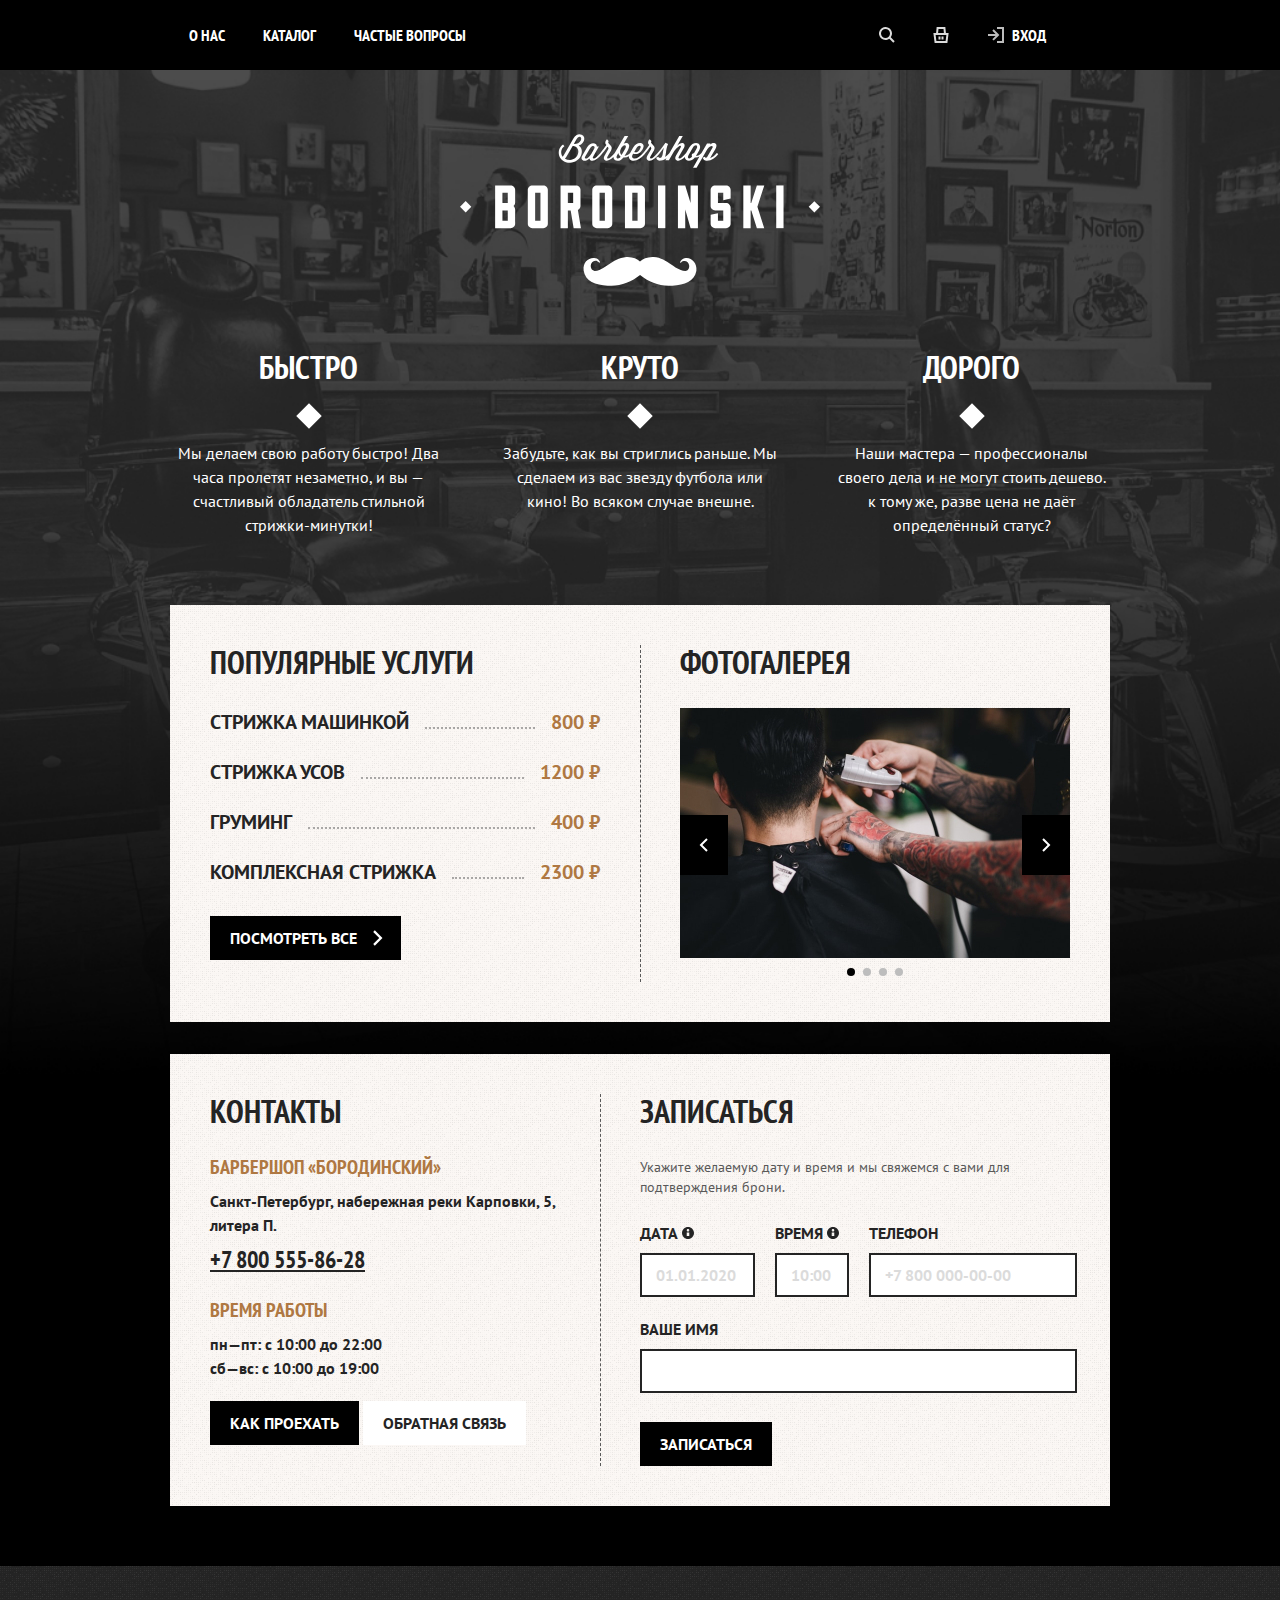
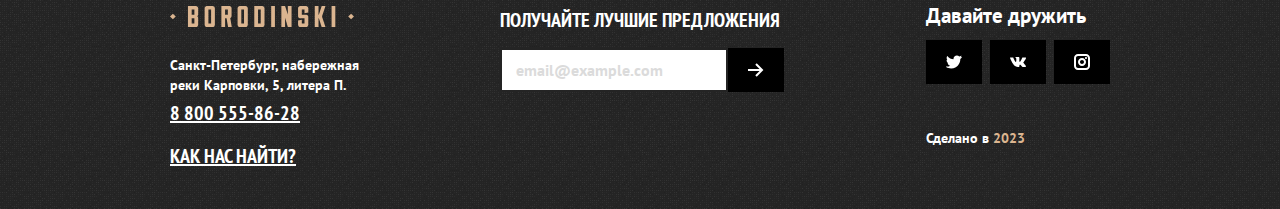
==== commit 6a9aa9bf: "Попап, модальное окно" ====
--- a/index.html
+++ b/index.html
@@ -36,10 +36,41 @@
           <li class="navigation-item">
             <a class="navigation-link" href="#">
               <svg class="navigation-icon" aria-hidden="true" focusable="false" width="16" height="16" xmlns="http://www.w3.org/2000/svg">
-                <path fill-rule="evenodd" clip-rule="evenodd" d="M3.09 6L3.577.905 3.662 0h8.676l.086.905L12.909 6h2.724l-.14 1.124-1 8-.11.876H1.617l-.11-.876-1-8L.368 6H3.09zM5.1 6h5.8l-.38-4H5.48L5.1 6zm-1.717 8l-.75-6h10.734l-.75 6H3.383zM8.5 9.5v3h2v-3h-2zm-3 3v-3h2v3h-2z"/>
+                <path fill-rule="evenodd" clip-rule="evenodd" d="M3.09 6L3.577.905 3.662 0h8.676l.086.905L12.909 6h2.724l-.14 1.124-1 8-.11.876H1.617l-.11-.876-1-8L.368 6H3.09zM5.1 6h5.8l-.38-4H5.48L5.1 6zm-1.717 8l-.75-6h10.734l-.75 6H3.383zM8.5 9.5v3h2v-3h-2zm-3 3v-3h2v3h-2z" />
               </svg>
               <span class="visually-hidden">Корзина</span>
             </a>
+            <div class="popover popover-cart">
+              <button class="popover-close-button button-light">
+                2
+                <span class="visually-hidden">Закрыть</span>
+              </button>
+              <div class="popover-content">
+                <h2 class="popover-title">Корзина</h2>
+                <ul class="cart-items-list">
+                  <li class="cart-item">
+                    <p class="cart-item-title">Стрижка машинкой</p>
+                    <p class="cart-item-price">800 ₽</p>
+                    <button class="cart-item-button button">
+                      <svg width="16" height="16" fill="#fff" xmlns="http://www.w3.org/2000/svg">
+                        <path fill-rule="evenodd" clip-rule="evenodd" d="M3.42 1l.283-.496L3.991 0H12.01l.288.504.283.496h3.049l-.136 1.12-1.577 13-.107.88H2.191l-.107-.88-1.577-13L.371 1H3.42zm.543 13L2.629 3H13.37l-1.334 11H3.963zm5.04-9.071l-.5 7 1.995.142.5-7-1.995-.142zm-3.5 7.142l-.5-7 1.994-.142.5 7-1.994.142z" />
+                      </svg>
+                      <span class="visually-hidden">Удалить из карзины</span>  
+                    </button>
+                  </li>
+                  <li class="cart-item">
+                    <p class="cart-item-title">Стрижка усов</p>
+                    <p class="cart-item-price">1200 ₽</p>
+                    <button class="cart-item-button button">
+                      <svg width="16" height="16" fill="#fff" xmlns="http://www.w3.org/2000/svg">
+                        <path fill-rule="evenodd" clip-rule="evenodd" d="M3.42 1l.283-.496L3.991 0H12.01l.288.504.283.496h3.049l-.136 1.12-1.577 13-.107.88H2.191l-.107-.88-1.577-13L.371 1H3.42zm.543 13L2.629 3H13.37l-1.334 11H3.963zm5.04-9.071l-.5 7 1.995.142.5-7-1.995-.142zm-3.5 7.142l-.5-7 1.994-.142.5 7-1.994.142z" />
+                      </svg>
+                      <span class="visually-hidden">Удалить из карзины</span>  
+                    </button>
+                  </li>
+                </ul>
+              </div>
+            </div>
           </li>
           <li class="navigation-item">
             <a class="navigation-link navigation-link-login" href="#">
@@ -243,5 +274,35 @@
             </section>
         </div>
     </footer>
+    <div class="modal-container modal-container-close">
+      <div class="modal modal-auth">
+        <button class="modal-close-button">
+          <span class="visually-hidden">Закрыть</span>
+        </button>
+        <section class="modal-content">
+          <h2 class="modal-title">Личный кабинет</h2>
+          <form class="auth-form" action="https://echo.htmlacademy.ru/" method="post">
+            <p class="field-group">
+              <label class="visually-hidden" for="auth-login">Логин</label>
+              <input class="auth-form-field field" type="text" id="auth-login" name="auth-login" placeholder="Логин">
+            </p>
+            <p class="field-group">
+              <label class="visually-hidden" for="auth-password">Логин</label>
+              <input class="auth-form-field field" type="password" id="auth-password" name="auth-password" placeholder="Пароль">
+            </p>
+            <p class="field-group auth-form-user-options">
+              <label class="auth-form-checkbox control">
+                <input class="visually-hidden control-input" type="checkbox" name="firm-storе">
+                <span class="control-mark"></span>
+                <span class="control-label">Запомнить меня</span>
+              </label>
+              <a class="auth-form-recovery" href="#">Забыл пароль</a>
+            </p>
+            <button class="button auth-form-button" type="submit">Войти</button>
+            <a class="button auth-form-register" href="#">Регистрация</a>
+          </form>
+        </section>
+      </div>
+    </div>
 </body>
 </html>--- a/css/style.css
+++ b/css/style.css
@@ -136,7 +136,7 @@
   }
 
 .button + .button {
-    margin-left: 16px;
+    margin-bottom: 16px;
 }
 
 .page-header {
@@ -155,6 +155,10 @@
     flex-wrap: wrap;
     width: 470px;
     list-style-type: none;
+}
+
+.navigation-item {
+    position: relative;
 }
 
 .navigation-user  {
@@ -567,9 +571,10 @@
     width: 100%;
 }
 
-.field-group {
-    display: flex;
-    flex-direction: column;
+.appointment .field-group,
+.newsletter .field-group {
+  display: flex;
+  flex-direction: column;
 }
 
 .field {
@@ -614,31 +619,31 @@
 }
 
 .form-label {
-    line-height: 22px;
-    font-weight: 700;
-    text-transform: uppercase;
-    color: #242424;
     margin-bottom: 8px;
-}
-
+    line-height: 24px;
+    font-weight: 700;
+    text-transform: uppercase;
+}
+  
 .form-label-icon {
     position: relative;
     padding-right: 16px;
 }
-
+  
 .info {
     position: absolute;
     width: 16px;
     height: 16px;
     margin-top: 4px;
     margin-left: 2px;
+    padding: 0;
     background-color: transparent;
     border: none;
     background-image: url(../images/icons/info.svg);
     background-repeat: no-repeat;
     background-position: center;
 }
-
+  
 .page-footer {
     font-family: 'PT Sans', sans-serif;
     font-style: normal;
@@ -801,6 +806,102 @@
     width: 140px;
     margin-right: 100px;
     align-self: center;
+}
+
+.modal-container {
+    position: fixed;
+    top: 0;
+    left: 0;
+    display: flex;
+    width: 100%;
+    height: 100%;
+    background-color: rgba(36, 36, 36, 0.8);
+}
+
+.modal-container-close {
+    display: none;
+}
+
+.modal {
+    position: relative;
+    margin: auto;
+    padding: 40px;
+    background-color: #FFFFFF;
+}
+
+.modal-auth {
+    width: 440px;
+}
+
+.modal-close-button {
+    position: absolute;
+    padding: 0;
+    top: 0;
+    right: 0;
+    width: 56px;
+    height: 44px;
+    background-color: #FFFFFF;
+    border: none;
+    background-image: url(../images/icons/close.svg);
+    background-repeat: no-repeat;
+    background-position: center;
+    cursor: pointer;
+}
+
+.modal-title {
+    font-family: 'PT Sans Narrow', sans-serif;
+    font-style: normal;
+    font-weight: 700;
+    font-size: 32px;
+    line-height: 35px;
+    text-transform: uppercase;
+    color: #000000;
+    margin-bottom: 24px;
+}
+
+.auth-form .field-group {
+    margin-bottom: 16px;
+}
+
+.auth-form-user-options {
+    display: flex;
+    justify-content: space-between;
+    font-weight: 400;
+    width: 360px;
+}
+
+.modal-container .control-mark {
+    top: 4px;
+}
+
+.auth-form-user-options .control-label {
+    font-weight: 400;
+  }
+
+.auth-form .field {
+    width: 360px;
+}
+
+.auth-form-recovery {
+    line-height: 22px;
+    color: #000000;
+    width: 140px;
+}
+  
+.auth-form-button {
+    width: 360px;
+    margin-bottom: 16px;
+}
+  
+.auth-form-register {
+    width: 360px;
+    color: #000000;
+    background-color: #FFFFFF;
+}
+  
+
+.inner-header {
+    margin-bottom: 32px;
 }
 
 .inner-header-title {
@@ -1140,6 +1241,7 @@
 .button-light {
     color: #242424;
     background-color: #FFFFFF;
+    border: none;
 }
 
 .product-list {
@@ -1252,6 +1354,7 @@
     box-sizing: border-box;
     margin-left: auto;
 }
+
 .pagination-disabled {
     background-color: #595959;
 }
@@ -1260,3 +1363,96 @@
     color: #242424;
     background: #FFFFFF;
 }
+
+.popover {
+    position: absolute;
+    top: 0;
+    right: 0;
+    z-index: 1;
+    width: 300px;
+    padding: 40px;
+    font-family: "PT Sans Narrow", sans-serif;
+    color: #242424;
+    background-color: #FFFFFF;
+    min-height: 186px;
+    box-shadow: 0 18px 40px rgba(79, 70, 60, 0.16);
+    display: none;
+}
+
+.popover-open {
+    display: block;
+}
+
+.popover-cart {
+    width: 420px;
+}
+
+.popover-close-button {
+    position: absolute;
+    top: 0;
+    right: 0;
+    width: 72px;
+    height: 70px;
+}
+
+.popover-cart .popover-close-button {
+    font-family: 'PT Sans Narrow', sans-serif;
+    font-style: normal;
+    font-weight: 700;
+    font-size: 16px;
+    line-height: 22px;
+    text-transform: uppercase;
+    padding-left: 44px;
+    padding-right: 20px;
+    background-image: url(../images/icons/cart-popover.svg);
+    background-repeat: no-repeat;
+    background-position: 22px center;
+  }
+
+.popover-content {
+    height: 100%;
+}
+  
+.popover-title {
+    margin-top: 0;
+    margin-bottom: 24px;
+    font-size: 32px;
+    line-height: 35px;
+    color: #000000;
+    text-transform: uppercase;
+}
+
+.cart-item {
+    display: grid;
+    grid-template-columns: 284px 56px;
+}
+
+.cart-item-title {
+    font-style: normal;
+    font-weight: 700;
+    font-size: 20px;
+    line-height: 28px;
+    text-transform: uppercase;
+    color: #242424;
+    margin-bottom: 2px;
+}
+
+.cart-item-price {
+    font-family: 'PT Sans', serif;
+    font-style: normal;
+    font-weight: 700;
+    font-size: 16px;
+    line-height: 24px;
+    color: #AF7842;
+}
+
+.cart-item .button {
+    grid-row: 1 / 3;
+    grid-column: 2 / 4;
+}
+
+.cart-item + .cart-item {
+    border-top: 1px dotted #242424;
+    padding-top: 24px;
+    margin-top: 24px;
+}
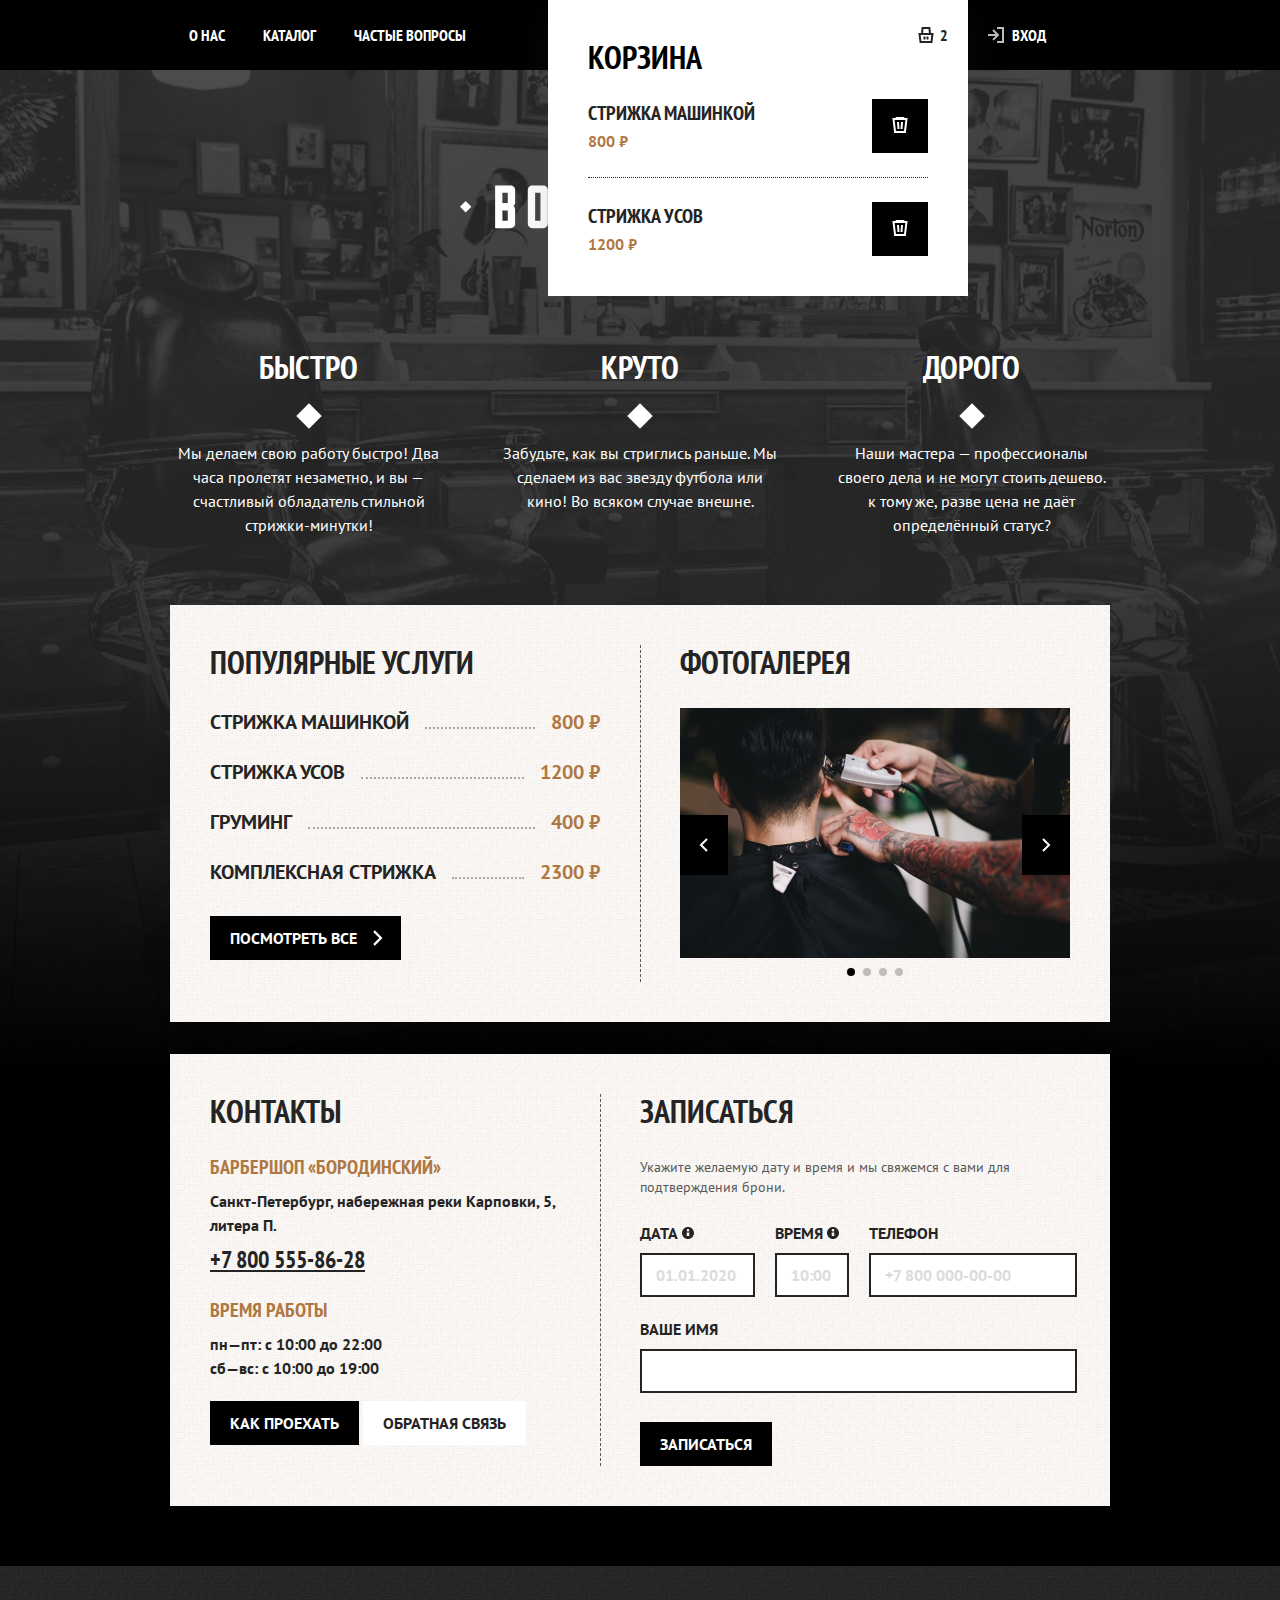
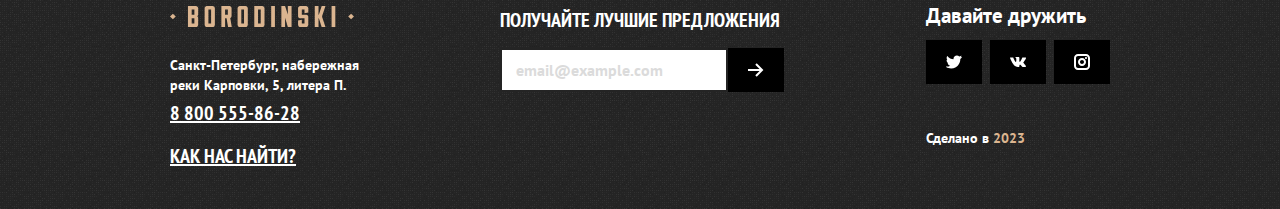
==== commit a735fe3a: "fixed error btn popover" ====
--- a/index.html
+++ b/index.html
@@ -40,8 +40,8 @@
               </svg>
               <span class="visually-hidden">Корзина</span>
             </a>
-            <div class="popover popover-cart">
-              <button class="popover-close-button button-light">
+            <div class="popover popover-cart popover-open">
+              <button class="popover-close-button button button-light">
                 2
                 <span class="visually-hidden">Закрыть</span>
               </button>
--- a/css/style.css
+++ b/css/style.css
@@ -1448,7 +1448,7 @@
 
 .cart-item .button {
     grid-row: 1 / 3;
-    grid-column: 2 / 4;
+    grid-column: 2 / 3;
 }
 
 .cart-item + .cart-item {
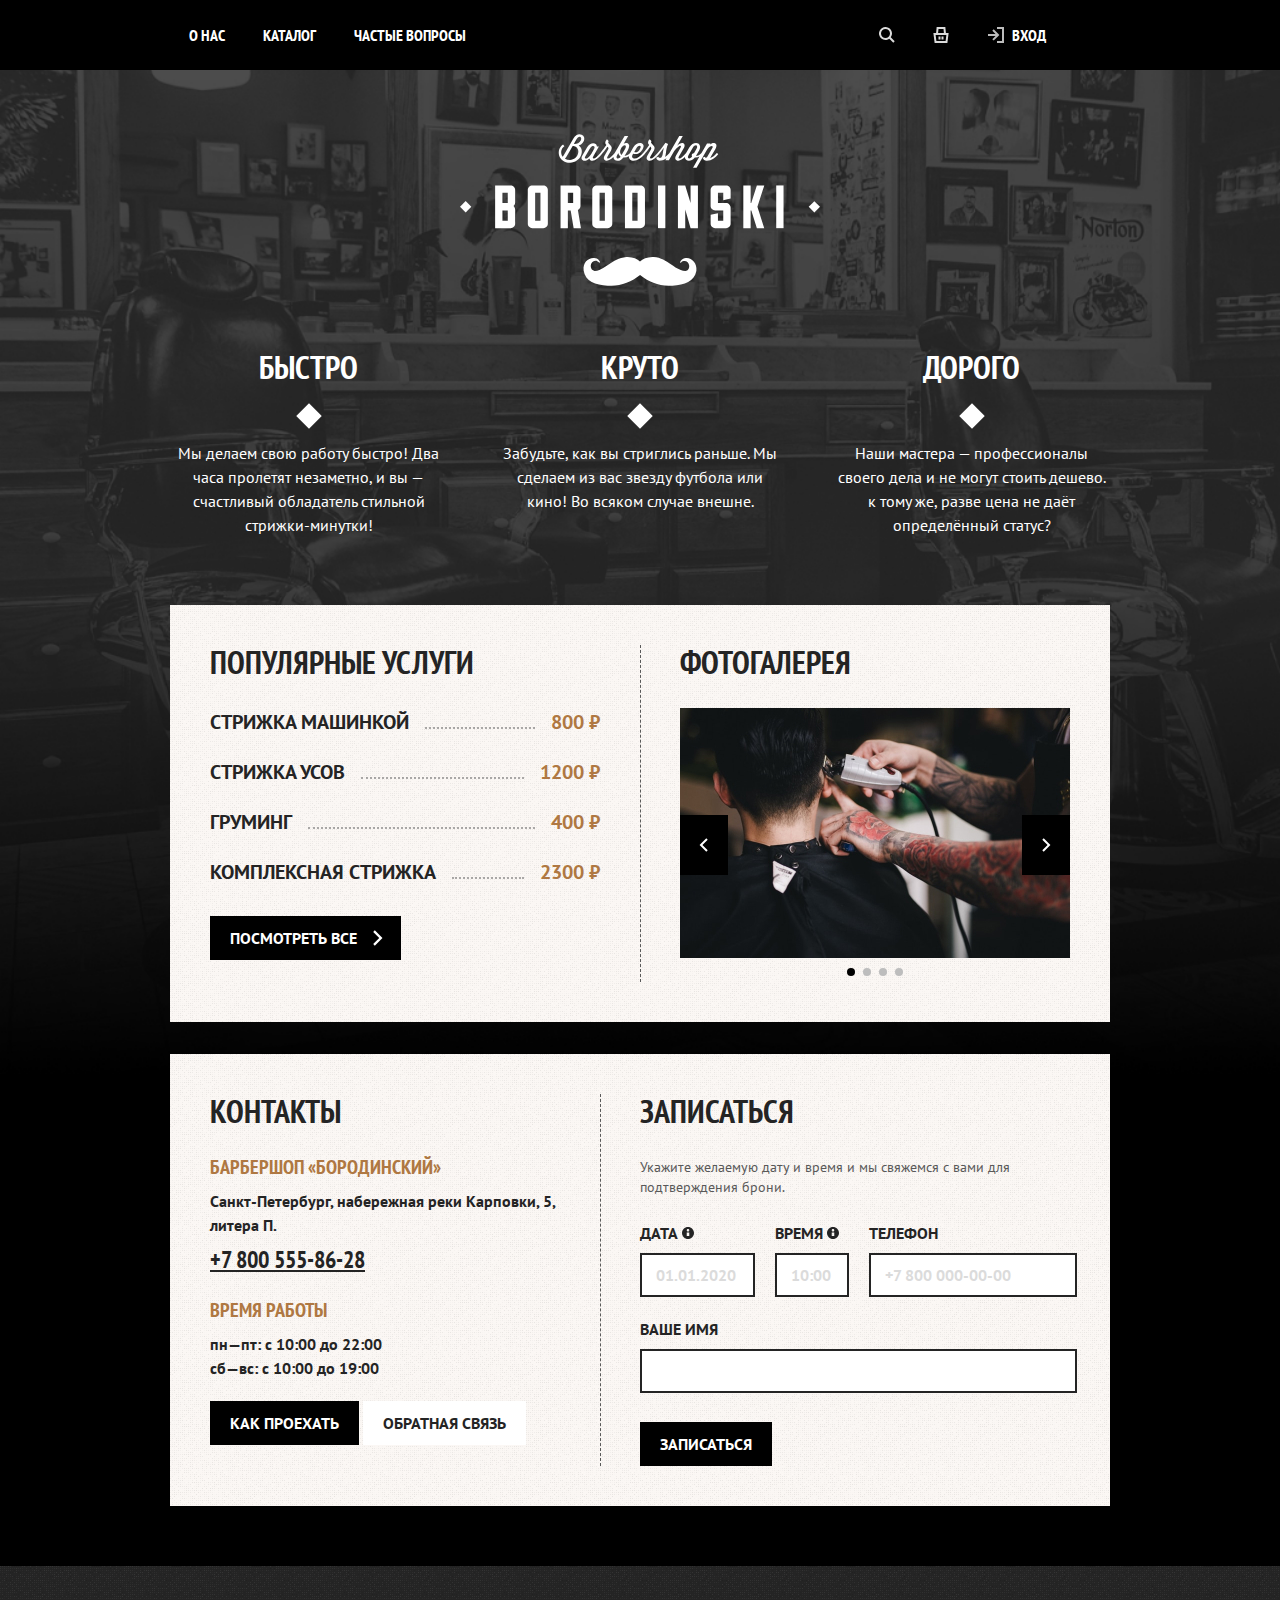
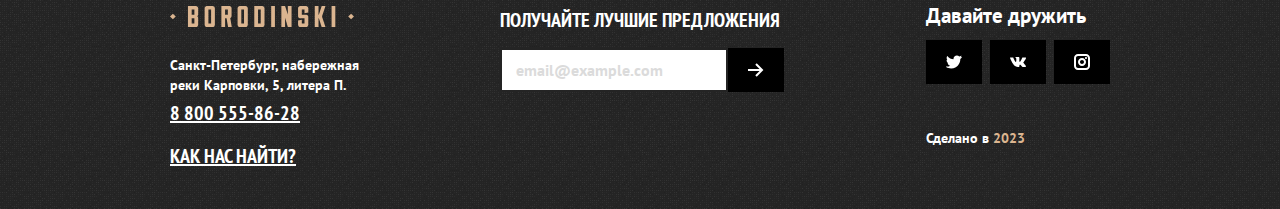
==== commit e11f9879: "close popover" ====
--- a/index.html
+++ b/index.html
@@ -40,7 +40,7 @@
               </svg>
               <span class="visually-hidden">Корзина</span>
             </a>
-            <div class="popover popover-cart popover-open">
+            <div class="popover popover-cart">
               <button class="popover-close-button button button-light">
                 2
                 <span class="visually-hidden">Закрыть</span>
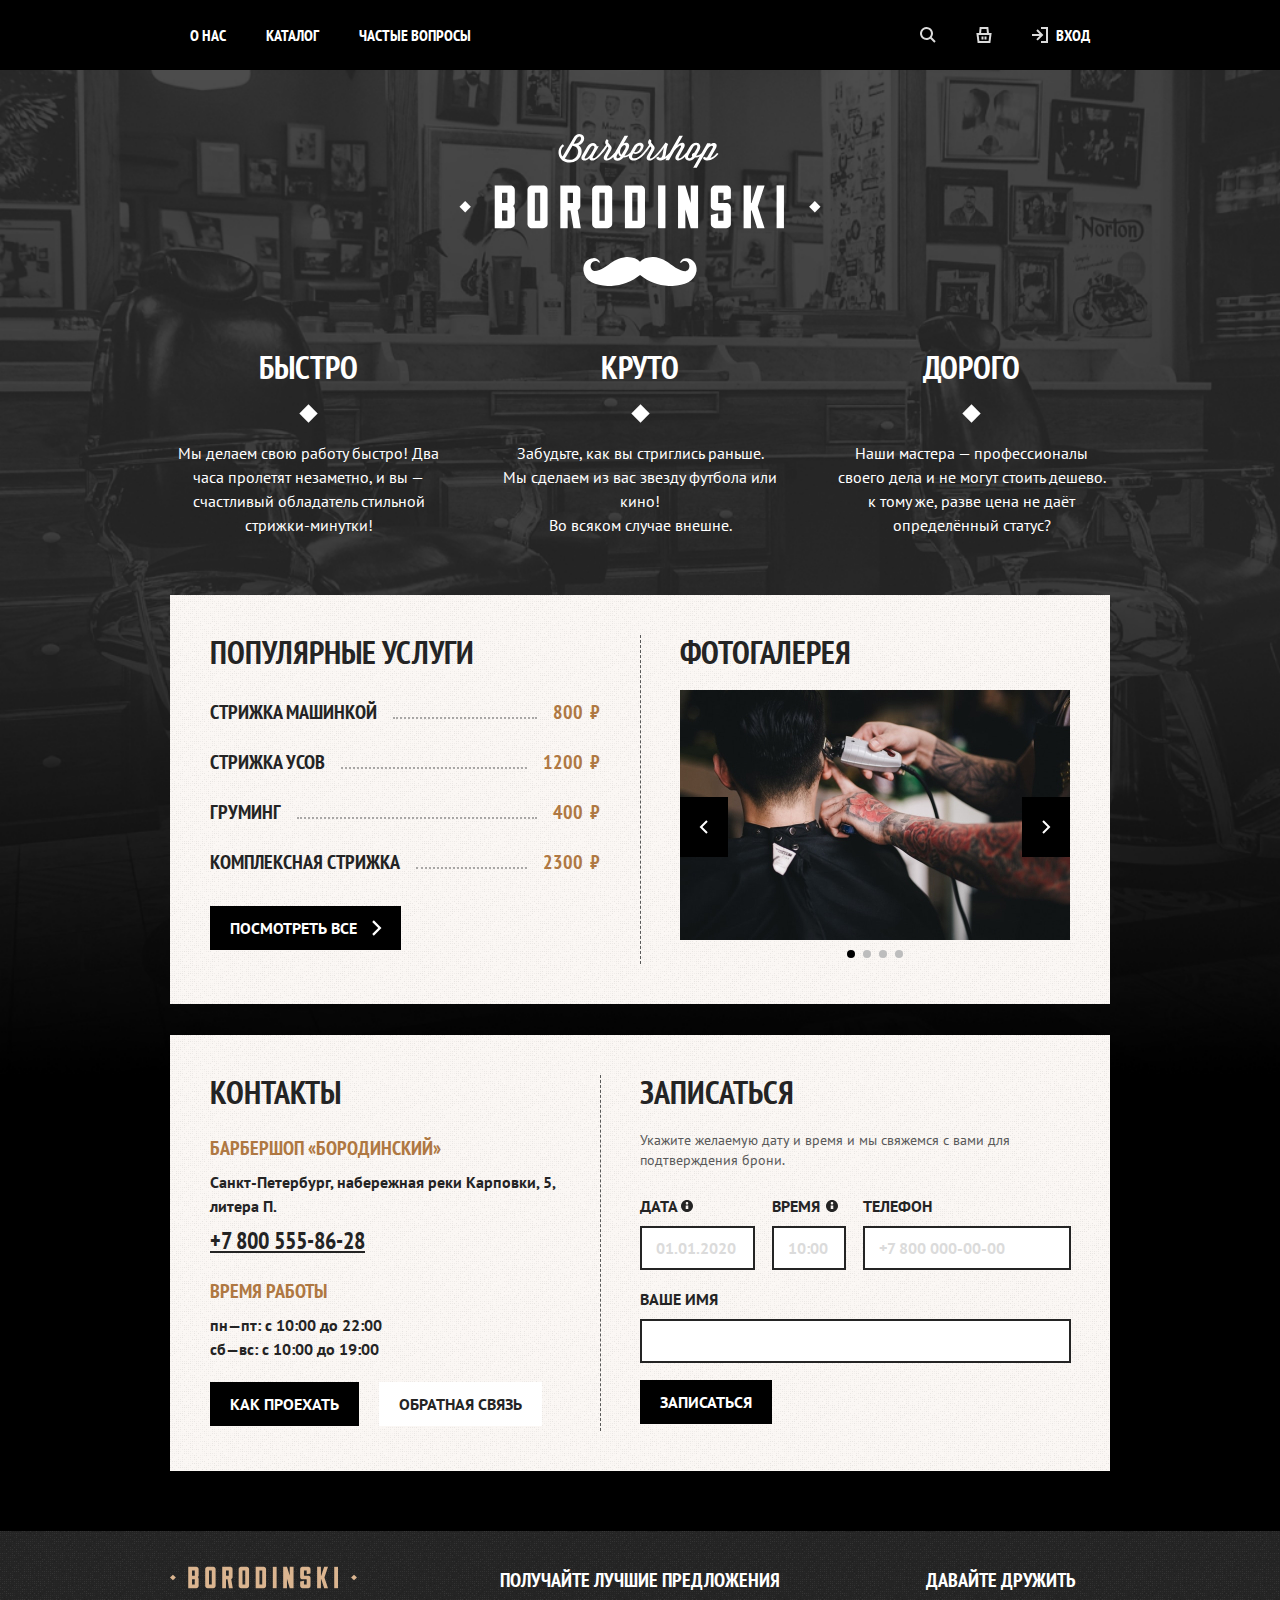
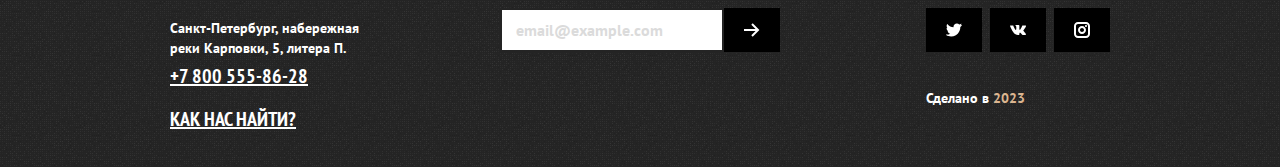
==== commit 3c02e55b: "Шлифовка проекта (добавление комментариев в разметку), добавил файл editorconfig" ====
--- a/index.html
+++ b/index.html
@@ -8,234 +8,222 @@
     <meta name="description" content="Стригись у крутых барберов по земным ценам!">
     <title>Барбершоп «Бородинский»</title>
     <link rel="stylesheet" href="css/style.css">
-    <link type="image/x-icon" href="images/icons/icons8-парикмахерская-16.png" rel="icon">
+    <link rel="icon" sizes="32x32" href="images/icons/fav-ico.png">
 </head>
 <body>
+    <!-- Шапка -->
     <header class="page-header">
-      <nav class="navigation">
-        <ul class="navigation-list">
-          <li class="navigation-item">
-            <a class="navigation-link" href="about.html">О нас</a>
-          </li>
-          <li class="navigation-item">
-            <a class="navigation-link" href="catalog.html">Каталог</a>
-          </li>
-          <li class="navigation-item">
-            <a class="navigation-link" href="faq.html">Частые вопросы</a>
-          </li>
-        </ul>
-        <ul class="navigation-list navigation-user">
-          <li class="navigation-item">
-            <a class="navigation-link" href="#">
-              <svg class="navigation-icon" aria-hidden="true" focusable="false" width="16" height="16" xmlns="http://www.w3.org/2000/svg">
-                <path fill-rule="evenodd" clip-rule="evenodd" d="M11 6.5a4.5 4.5 0 11-9 0 4.5 4.5 0 019 0zm-.665 5.249a6.5 6.5 0 111.414-1.414l3.958 3.958-1.414 1.414-3.958-3.958z" />
-              </svg>
-              <span class="visually-hidden">Поиск</span>
-            </a>
-          </li>
-          <li class="navigation-item">
-            <a class="navigation-link" href="#">
-              <svg class="navigation-icon" aria-hidden="true" focusable="false" width="16" height="16" xmlns="http://www.w3.org/2000/svg">
-                <path fill-rule="evenodd" clip-rule="evenodd" d="M3.09 6L3.577.905 3.662 0h8.676l.086.905L12.909 6h2.724l-.14 1.124-1 8-.11.876H1.617l-.11-.876-1-8L.368 6H3.09zM5.1 6h5.8l-.38-4H5.48L5.1 6zm-1.717 8l-.75-6h10.734l-.75 6H3.383zM8.5 9.5v3h2v-3h-2zm-3 3v-3h2v3h-2z" />
-              </svg>
-              <span class="visually-hidden">Корзина</span>
-            </a>
-            <div class="popover popover-cart">
-              <button class="popover-close-button button button-light">
-                2
-                <span class="visually-hidden">Закрыть</span>
-              </button>
-              <div class="popover-content">
-                <h2 class="popover-title">Корзина</h2>
-                <ul class="cart-items-list">
-                  <li class="cart-item">
-                    <p class="cart-item-title">Стрижка машинкой</p>
-                    <p class="cart-item-price">800 ₽</p>
-                    <button class="cart-item-button button">
-                      <svg width="16" height="16" fill="#fff" xmlns="http://www.w3.org/2000/svg">
-                        <path fill-rule="evenodd" clip-rule="evenodd" d="M3.42 1l.283-.496L3.991 0H12.01l.288.504.283.496h3.049l-.136 1.12-1.577 13-.107.88H2.191l-.107-.88-1.577-13L.371 1H3.42zm.543 13L2.629 3H13.37l-1.334 11H3.963zm5.04-9.071l-.5 7 1.995.142.5-7-1.995-.142zm-3.5 7.142l-.5-7 1.994-.142.5 7-1.994.142z" />
-                      </svg>
-                      <span class="visually-hidden">Удалить из карзины</span>  
-                    </button>
-                  </li>
-                  <li class="cart-item">
-                    <p class="cart-item-title">Стрижка усов</p>
-                    <p class="cart-item-price">1200 ₽</p>
-                    <button class="cart-item-button button">
-                      <svg width="16" height="16" fill="#fff" xmlns="http://www.w3.org/2000/svg">
-                        <path fill-rule="evenodd" clip-rule="evenodd" d="M3.42 1l.283-.496L3.991 0H12.01l.288.504.283.496h3.049l-.136 1.12-1.577 13-.107.88H2.191l-.107-.88-1.577-13L.371 1H3.42zm.543 13L2.629 3H13.37l-1.334 11H3.963zm5.04-9.071l-.5 7 1.995.142.5-7-1.995-.142zm-3.5 7.142l-.5-7 1.994-.142.5 7-1.994.142z" />
-                      </svg>
-                      <span class="visually-hidden">Удалить из карзины</span>  
-                    </button>
-                  </li>
+        <nav class="navigation">
+            <ul class="navigation-list">
+                <li class="navigation-item">
+                    <a class="navigation-link" href="about.html">О нас</a>
+                </li>
+                    <li class="navigation-item">
+                <a class="navigation-link" href="catalog.html">Каталог</a>
+                </li>
+                <li class="navigation-item">
+                    <a class="navigation-link" href="faq.html">Частые вопросы</a>
+                </li>
+            </ul>
+            <ul class="navigation-list navigation-user">
+                <li class="navigation-item">
+                    <a class="navigation-link" href="#">
+                    <svg class="navigation-icon" aria-hidden="true" focusable="false" width="16" height="16" xmlns="http://www.w3.org/2000/svg">
+                        <path fill-rule="evenodd" clip-rule="evenodd" d="M11 6.5a4.5 4.5 0 11-9 0 4.5 4.5 0 019 0zm-.665 5.249a6.5 6.5 0 111.414-1.414l3.958 3.958-1.414 1.414-3.958-3.958z" />
+                    </svg>
+                    <span class="visually-hidden">Поиск</span>
+                    </a>
+                </li>
+                <li class="navigation-item">
+                    <a class="navigation-link" href="#">
+                        <svg class="navigation-icon" aria-hidden="true" focusable="false" width="16" height="16" xmlns="http://www.w3.org/2000/svg">
+                            <path fill-rule="evenodd" clip-rule="evenodd" d="M3.09 6L3.577.905 3.662 0h8.676l.086.905L12.909 6h2.724l-.14 1.124-1 8-.11.876H1.617l-.11-.876-1-8L.368 6H3.09zM5.1 6h5.8l-.38-4H5.48L5.1 6zm-1.717 8l-.75-6h10.734l-.75 6H3.383zM8.5 9.5v3h2v-3h-2zm-3 3v-3h2v3h-2z" />
+                        </svg>
+                        <span class="visually-hidden">Корзина</span>
+                    </a>
+                    <!-- Поповер, открывающийся при нажатии на ссылку "Корзина" специальный класс - class="popover-open" -->
+                    <div class="popover popover-cart">
+                        <button class="popover-close-button button button-light">2
+                            <span class="visually-hidden">Закрыть</span>
+                        </button>
+                            <div class="popover-content">
+                                <h2 class="popover-title">Корзина</h2>
+                                    <ul class="cart-items-list">
+                                        <li class="cart-item">
+                                            <p class="cart-item-title">Стрижка машинкой</p>
+                                            <p class="cart-item-price">800 ₽</p>
+                                            <button class="cart-item-button button">
+                                                <svg width="16" height="16" fill="#fff" xmlns="http://www.w3.org/2000/svg">
+                                                    <path fill-rule="evenodd" clip-rule="evenodd" d="M3.42 1l.283-.496L3.991 0H12.01l.288.504.283.496h3.049l-.136 1.12-1.577 13-.107.88H2.191l-.107-.88-1.577-13L.371 1H3.42zm.543 13L2.629 3H13.37l-1.334 11H3.963zm5.04-9.071l-.5 7 1.995.142.5-7-1.995-.142zm-3.5 7.142l-.5-7 1.994-.142.5 7-1.994.142z" />
+                                                </svg>
+                                                <span class="visually-hidden">Удалить из корзины</span>
+                                            </button>
+                                        </li>
+                                        <li class="cart-item">
+                                            <p class="cart-item-title">Стрижка усов</p>
+                                            <p class="cart-item-price">1200 ₽</p>
+                                            <button class="cart-item-button button">
+                                                <svg width="16" height="16" fill="#fff" xmlns="http://www.w3.org/2000/svg">
+                                                    <path fill-rule="evenodd" clip-rule="evenodd" d="M3.42 1l.283-.496L3.991 0H12.01l.288.504.283.496h3.049l-.136 1.12-1.577 13-.107.88H2.191l-.107-.88-1.577-13L.371 1H3.42zm.543 13L2.629 3H13.37l-1.334 11H3.963zm5.04-9.071l-.5 7 1.995.142.5-7-1.995-.142zm-3.5 7.142l-.5-7 1.994-.142.5 7-1.994.142z" />
+                                                </svg>
+                                                <span class="visually-hidden">Удалить из корзины</span>
+                                            </button>
+                                        </li>
+                                    </ul>
+                            </div>
+                    </div>
+                </li>
+                <li class="navigation-item">
+                    <a class="navigation-link navigation-link-login" href="#">
+                        <svg class="navigation-icon" width="16" height="16" fill="none" xmlns="http://www.w3.org/2000/svg">
+                            <path fill-rule="evenodd" clip-rule="evenodd" d="M9 2h5v12H9v2h7V0H9v2zM4.293 3.707L7.536 6.95H0v2h7.536l-3.243 3.242 1.414 1.415 4.95-4.95.707-.707-.707-.707-4.95-4.95-1.414 1.414z"/>
+                        </svg>
+                    Вход
+                    </a>
+                </li>
+            </ul>
+        </nav>
+    </header>
+    <!-- Основное содержимое -->
+    <main class="main-container main-index">
+        <div class="page-container">
+            <h1 class="visually-hidden">Барбершоп «Бородинский»</h1>
+            <img class="logo" src="images/logo-full.svg" width="367" height="152" alt="Логотип Барбершопа «Бородинский»">
+            <!-- Преимущества сервиса -->
+            <section class="advantages">
+                <h2 class="visually-hidden">Преимущества</h2>
+                <ul class="advantages-list">
+                    <li class="advantages-item">
+                        <h3 class="advantages-title">Быстро</h3>
+                        <p class="advantages-description">Мы делаем свою работу быстро! Два часа пролетят незаметно, и вы — счастливый обладатель стильной стрижки-минутки!</p>
+                    </li>
+                    <li class="advantages-item">
+                        <h3 class="advantages-title">Круто</h3>
+                        <p class="advantages-description">Забудьте, как вы стриглись раньше.<br> Мы сделаем из вас звезду футбола или кино!<br> Во всяком случае внешне.</p>
+                    </li>
+                    <li class="advantages-item">
+                        <h3 class="advantages-title">Дорого</h3>
+                        <p class="advantages-description">Наши мастера — профессионалы своего дела и не могут стоить дешево. к тому же, разве цена не даёт определённый статус?</p>
+                    </li>
                 </ul>
-              </div>
+            </section>
+
+            <div class="index-columns">
+                <section class="services">
+                    <h2 class="services-title">Популярные услуги</h2>
+                    <ul class="services-list">
+                        <li class="services-item">Стрижка машинкой<b class="services-price">800 ₽</b></li>
+                        <li class="services-item">Стрижка усов<b class="services-price">1200 ₽</b></li>
+                        <li class="services-item">Груминг<b class="services-price">400 ₽</b></li>
+                        <li class="services-item">Комплексная стрижка<b class="services-price">2300 ₽</b></li>
+                    </ul>
+                    <a href="#" class="button button-all">Посмотреть все</a>
+                </section>
+
+                <section class="gallery">
+                    <h2 class="gallery-title">Фотогалерея</h2>
+                    <div class="slider">
+                        <div class="slider-wrapper">
+                            <img class="slider-image" src="images/gallery-1.jpg" alt="Примеры работ" width="390" height="250">
+                            <div class="slider-controls">
+                                <button class="slider-button slider-prev" type="button">
+                                    <span class="visually-hidden">Предыдущее фото</span>
+                                </button>
+                                <button class="slider-button slider-next" type="button">
+                                    <span class="visually-hidden">Следующее фото</span>
+                                </button>
+                            </div>
+                            <ol class="slider-pagination">
+                                <li class="slider-pagination-item">
+                                    <button class="slider-pagination-button slider-pagination-button-current" type="button">
+                                        <span class="visually-hidden">1 фото</span>
+                                    </button>
+                                </li>
+                                <li class="slider-pagination-item">
+                                    <button class="slider-pagination-button" type="button">
+                                        <span class="visually-hidden">2 фото</span>
+                                    </button>
+                                </li>
+                                <li class="slider-pagination-item">
+                                    <button class="slider-pagination-button" type="button">
+                                        <span class="visually-hidden">3 фото</span>
+                                    </button>
+                                </li>
+                                <li class="slider-pagination-item">
+                                    <button class="slider-pagination-button" type="button">
+                                        <span class="visually-hidden">4 фото</span>
+                                    </button>
+                                </li>
+                            </ol>
+                        </div>
+                    </div>
+                </section>
             </div>
-          </li>
-          <li class="navigation-item">
-            <a class="navigation-link navigation-link-login" href="#">
-              <svg class="navigation-icon" width="16" height="16" fill="none" xmlns="http://www.w3.org/2000/svg">
-                <path fill-rule="evenodd" clip-rule="evenodd" d="M9 2h5v12H9v2h7V0H9v2zM4.293 3.707L7.536 6.95H0v2h7.536l-3.243 3.242 1.414 1.415 4.95-4.95.707-.707-.707-.707-4.95-4.95-1.414 1.414z" fill="#BDBDBD"/>
-              </svg>
-              Вход
-            </a>
-          </li>
-        </ul>
-      </nav>
-    </header>
-    <main class="main-container main-index">
-      <div class="page-container">
-         
-         <h1 class="visually-hidden">Барбершоп «Бородинский»</h1>
-         <img class="logo" src="images/logo-full.svg" width="361" height="152" alt="Логотип Барбершопа «Бородинский»">
-         <section class="advantages">
-             <h2 class="visually-hidden">Преимущества</h2>
-             <ul class="advantages-list">
-                 <li class="advantages-item">
-                     <h3 class="advantages-title">Быстро</h3>
-                     <p class="advantages-description">Мы делаем свою работу быстро! Два часа пролетят незаметно, и вы — счастливый обладатель стильной стрижки-минутки!</p>
-                 </li>
-                 <li class="advantages-item">
-                     <h3 class="advantages-title">Круто</h3>
-                     <p class="advantages-description">Забудьте, как вы стриглись раньше. Мы сделаем из вас звезду футбола или кино! Во всяком случае внешне.</p>
-                 </li>
-                 <li class="advantages-item">
-                     <h3 class="advantages-title">Дорого</h3>
-                     <p class="advantages-description">Наши мастера — профессионалы своего дела и не могут стоить дешево. к тому же, разве цена не даёт определённый статус?</p>
-                 </li>
-             </ul>
-         </section>
-         <div class="index-columns">
-             <section class="services">
-                 <h2 class="services-title">Популярные услуги</h2>
-                 <ul class="services-list">
-                     <li class="services-item">
-                        Стрижка машинкой
-                        <b class="services-price">800  ₽</b>
-                     </li>
-                     <li class="services-item">
-                        Стрижка усов
-                        <b class="services-price">1200  ₽</b>
-                     </li>
-                     <li class="services-item">
-                        Груминг
-                        <b class="services-price">400  ₽</b>
-                     </li>
-                     <li class="services-item">
-                        Комплексная стрижка
-                        <b class="services-price">2300  ₽</b>
-                     </li>
-                 </ul>
-                 <a href="#" class="button button-all">Посмотреть все</a>
-             </section>
-
-             <section class="gallery">
-                <h2 class="gallery-title">Фотогалерея</h2>
-                <div class="slider">
-                  <div class="slider-wrapper">
-                    <img class="slider-image" src="images/gallery-1.jpg" alt="Примеры работ">
-                    <div class="slider-controls">
-                      <button class="slider-button slider-prev" type="button">
-                          <span class="visually-hidden">Предыдущее фото</span>
-                      </button>
-                      <button class="slider-button slider-next" type="button">
-                          <span class="visually-hidden">Следующее фото</span>
-                      </button>
-                    </div>
-                    <ol class="slider-pagination">
-                        <li class="slider-pagination-item">
-                            <button class="slider-pagination-button slider-pagination-button-current" type="button">
-                                <span class="visually-hidden">1 фото</span>
-                            </button>
-                        </li>
-                        <li class="slider-pagination-item">
-                            <button class="slider-pagination-button" type="button">
-                                <span class="visually-hidden">2 фото</span>
-                            </button>
-                        </li>
-                        <li class="slider-pagination-item">
-                            <button class="slider-pagination-button" type="button">
-                                <span class="visually-hidden">3 фото</span>
-                            </button>
-                        </li>
-                        <li class="slider-pagination-item">
-                            <button class="slider-pagination-button" type="button">
-                                <span class="visually-hidden">4 фото</span>
-                            </button>
-                        </li>
-                    </ol>
-                  </div>
-                </div>
-            </section>
-         </div>
-
-         <div class="index-columns">
-             <section class="contacts">
-                 <h2 class="contacts-title">Контакты</h2>
-                 <h3 class="contacts-subtitle">Барбершоп «Бородинский»</h3>
-                 <address class="contacts-address">
-                     <p class="contacts-address-text">Санкт-Петербург, набережная реки Карповки, 5, литера П.</p>
-                     <a class="contacts-phone" href="tel:+78005558628">+7 800 555-86-28</a>
-                 </address>
-                 <h3 class="contacts-subtitle">Время работы</h3>
-                 <ul class="contacts-schedule">
-                   <li >пн—пт: с 10:00 до 22:00</li>
-                   <li >сб—вс: с 10:00 до 19:00</li>
-                 </ul>
-                <p class="contacts-navigation">     
-                    <a href="#" class="button">Как проехать</a>
-                    <a href="#" class="button button-feedback">Обратная связь</a>
-                </p>
-             </section>
-
-             <section class="appointment">
-                <h2 class="appointment-title">Записаться</h2>
-                <p class="appointment-info">Укажите желаемую дату и время и мы свяжемся с вами для подтверждения брони.</p>
-                <form class="appointment-form" action="https://echo.htmlacademy.ru/" method="post">
-                  <p class="field-group appointment-form-date">
-                    <label class="form-label" for="appointment-date">
-                      Дата
-                      <button class="info">
-                        <span class="visually-hidden">Посмотреть дополнительную информацию</span>
-                      </button>
-                    </label>
-                    <input class="field" type="text" id="appointment-date" name="appointment-date" placeholder="01.01.2020">
-                  </p>
-                  <p class="field-group appointment-form-time">
-                    <label class="form-label" for="appointment-time">
-                      Время
-                      <button class="info">
-                        <span class="visually-hidden">Посмотреть дополнительную информацию</span>
-                      </button>
-                    </label>
-                    <input class="field" type="text" id="appointment-time" name="appointment-time" placeholder="10:00">
-                  </p>
-                  <p class="field-group appointment-form-phone">
-                    <label class="form-label" for="appointment-phone">
-                      Телефон
-                    </label>
-                    <input class="field" type="text" id="appointment-phone" name="appointment-phone" placeholder="+7 800 000-00-00" required>
-                  </p>
-                  <p class="field-group appointment-form-name">
-                    <label class="form-label" for="appointment-name">
-                      Ваше имя
-                    </label>
-                    <input class="field" type="text" id="appointment-name" name="appointment-name">
-                  </p>
-                  <button class="button appointment-submit" type="submit">Записаться</button>
-                </form>
-             </section>
-         </div>
-      </div>
+
+            <div class="index-columns">
+                <section class="contacts">
+                    <h2 class="contacts-title">Контакты</h2>
+                    <h3 class="contacts-subtitle">Барбершоп «Бородинский»</h3>
+                    <address class="contacts-address">
+                        <p class="contacts-address-text">Санкт-Петербург, набережная реки Карповки, 5, литера П.</p>
+                        <a class="contacts-phone" href="tel:+78005558628">+7 800 555-86-28</a>
+                    </address>
+                    <h3 class="contacts-subtitle">Время работы</h3>
+                    <ul class="contacts-schedule">
+                        <li >пн—пт: с 10:00 до 22:00</li>
+                        <li >сб—вс: с 10:00 до 19:00</li>
+                    </ul>
+                    <p class="contacts-navigation">
+                        <a href="#" class="button">Как проехать</a>
+                        <a href="#" class="button button-feedback">Обратная связь</a>
+                    </p>
+                </section>
+
+                <section class="appointment">
+                    <h2 class="appointment-title">Записаться</h2>
+                    <p class="appointment-info">Укажите желаемую дату и время и мы свяжемся с вами для подтверждения брони.</p>
+                    <form class="appointment-form" action="https://echo.htmlacademy.ru/" method="post">
+                        <p class="field-group appointment-form-date">
+                            <span class="form-label form-label-icon">
+                                <label for="appointment-date">Дата</label>
+                                <button class="info info-1" type="button">
+                                    <span class="visually-hidden">Посмотреть дополнительную информацию</span>
+                                </button>
+                            </span>
+                            <input class="field" type="text" id="appointment-date" name="appointment-date" placeholder="01.01.2020">
+                        </p>
+                        <p class="field-group appointment-form-time">
+                            <span class="form-label form-label-icon">
+                                <label for="appointment-time">Время</label>
+                                <button class="info info-2" type="button">
+                                    <span class="visually-hidden">Посмотреть дополнительную информацию</span>
+                                </button>
+                            </span>
+                            <input class="field" type="text" id="appointment-time" name="appointment-time" placeholder="10:00">
+                        </p>
+                        <p class="field-group appointment-form-phone">
+                            <label class="form-label" for="appointment-phone">Телефон</label>
+                            <input class="field" type="text" id="appointment-phone" name="appointment-phone" placeholder="+7 800 000-00-00" required>
+                        </p>
+                        <p class="field-group appointment-form-name">
+                            <label class="form-label" for="appointment-name">Ваше имя</label>
+                            <input class="field" type="text" id="appointment-name" name="appointment-name">
+                        </p>
+                        <button class="button appointment-submit" type="submit">Записаться</button>
+                    </form>
+                </section>
+            </div>
+        </div>
     </main>
+    <!-- Подвал страницы -->
     <footer class="page-footer">
         <div class="page-footer-container">
             <section class="footer-contacts">
                 <h2 class="visually-hidden">Контакты</h2>
-                <img class="footer-contacts-logo" src="images/logo-footer.svg" alt="Логотип барбершоп «Бородинский»" >
+                <img class="footer-contacts-logo" src="images/logo-footer.svg" width="187" height="24" alt="Логотип барбершоп «Бородинский»" >
                 <address class="footer-contacts-address">
                     <p class="about-text">Санкт-Петербург, набережная реки Карповки, 5, литера П.</p>
-                    <a class="footer-contacts-address-phone" href="tel:+78005558628">8 800 555-86-28</a>
+                    <a class="footer-contacts-address-phone" href="tel:+78005558628">+7 800 555-86-28</a>
                 </address>
                 <a href="#" class="footer-contacts-map-link">Как нас найти?</a>
             </section>
@@ -274,35 +262,37 @@
             </section>
         </div>
     </footer>
+
+    <!-- Модальное окно на главной странице, специальный класс для закрытия class="modal-container-close" -->
     <div class="modal-container modal-container-close">
-      <div class="modal modal-auth">
-        <button class="modal-close-button">
-          <span class="visually-hidden">Закрыть</span>
-        </button>
-        <section class="modal-content">
-          <h2 class="modal-title">Личный кабинет</h2>
-          <form class="auth-form" action="https://echo.htmlacademy.ru/" method="post">
-            <p class="field-group">
-              <label class="visually-hidden" for="auth-login">Логин</label>
-              <input class="auth-form-field field" type="text" id="auth-login" name="auth-login" placeholder="Логин">
-            </p>
-            <p class="field-group">
-              <label class="visually-hidden" for="auth-password">Логин</label>
-              <input class="auth-form-field field" type="password" id="auth-password" name="auth-password" placeholder="Пароль">
-            </p>
-            <p class="field-group auth-form-user-options">
-              <label class="auth-form-checkbox control">
-                <input class="visually-hidden control-input" type="checkbox" name="firm-storе">
-                <span class="control-mark"></span>
-                <span class="control-label">Запомнить меня</span>
-              </label>
-              <a class="auth-form-recovery" href="#">Забыл пароль</a>
-            </p>
-            <button class="button auth-form-button" type="submit">Войти</button>
-            <a class="button auth-form-register" href="#">Регистрация</a>
-          </form>
-        </section>
-      </div>
+        <div class="modal modal-auth">
+            <button class="modal-close-button">
+                <span class="visually-hidden">Закрыть</span>
+            </button>
+            <section class="modal-content">
+                <h2 class="modal-title">Личный кабинет</h2>
+                <form class="auth-form" action="https://echo.htmlacademy.ru/" method="post">
+                    <p class="field-group">
+                        <label class="visually-hidden" for="auth-login">Логин</label>
+                        <input class="auth-form-field field" type="text" id="auth-login" name="auth-login" placeholder="Логин">
+                    </p>
+                    <p class="field-group">
+                        <label class="visually-hidden" for="auth-password">Логин</label>
+                        <input class="auth-form-field field" type="password" id="auth-password" name="auth-password" placeholder="Пароль">
+                    </p>
+                    <p class="field-group auth-form-user-options">
+                        <label class="auth-form-checkbox control">
+                            <input class="visually-hidden control-input" type="checkbox" name="firm-storе">
+                            <span class="control-mark"></span>
+                            <span class="control-label">Запомнить меня</span>
+                        </label>
+                        <a class="auth-form-recovery" href="#">Забыл пароль</a>
+                    </p>
+                    <button class="button auth-form-button" type="submit">Войти</button>
+                    <a class="button auth-form-register" href="#">Регистрация</a>
+                </form>
+            </section>
+        </div>
     </div>
 </body>
-</html>+</html>
--- a/css/style.css
+++ b/css/style.css
@@ -56,6 +56,7 @@
 }
 
 body {
+    min-width: 1020px;
     display: flex;
     flex-direction: column;
     min-height: 100%;
@@ -118,25 +119,35 @@
     background-image: url(../images/icons/arrow-right.svg);
     background-repeat: no-repeat;
     background-size: 16px 16px;
-    background-position: center right 15px;
-}
-
-.button-feedback {
-    background-color: #FFFFFF;
-    color: #242424;
-}
-
-.button-feedback:hover {
-    background-color: #DBB590;
-  }
-  
-  .button-feedback:focus {
-    outline: 2px solid #AF7842;
-    background-color: #DBB590;
-  }
-
-.button + .button {
-    margin-bottom: 16px;
+    background-position: center right 16px;
+}
+
+.button-feedback,
+.button-current {
+  color: #242424;
+  background-color: #ffffff;
+}
+
+.button-feedback:hover,
+.button-current:hover {
+  background-color: #dbb590;
+}
+
+.button-feedback:focus,
+.button-current:focus {
+  outline: 2px solid #af7842;
+  background-color: #dbb590;
+}
+
+.button-feedback.button-disabled,
+.button-current.button-disabled {
+  color: #e7e7e7;
+  background-color: #595959;
+}
+
+.contacts-navigation .button {
+    margin-right: 16px;
+    margin-bottom: 5px;
 }
 
 .page-header {
@@ -146,39 +157,46 @@
 
 .navigation {
     display: flex;
-    width: 940px;
+    width: 1020px;
     margin: 0 auto;
+    padding-left: 40px;
+    padding-right: 40px;
 }
 
 .navigation-list {
     display: flex;
     flex-wrap: wrap;
-    width: 470px;
+    width: 400px;
     list-style-type: none;
-}
+  }
+
+  .navigation-item {
+    position: relative;
+  }
 
 .navigation-item {
     position: relative;
 }
 
 .navigation-user  {
-    max-width: 250px;
+    width: auto;
+    max-width: 280px;
     margin-left: auto;
 }
 
 .navigation-link {
     position: relative;
     display: block;
-    padding: 24px 19px;
+    padding: 24px 20px;
     font-family: "PT Sans Narrow", sans-serif;
     line-height: 22px;
     font-weight: 700;
     text-align: center;
-    color: #FFFFFF;
+    color: #ffffff;
     background-color: #000000;
     text-decoration: none;
     text-transform: uppercase;
-}
+  }
 
 .navigation-link:hover {
     background-color: #595959;
@@ -222,6 +240,11 @@
     fill: #DBDBDB;
 }
 
+.navigation-link-login:hover .navigation-icon,
+.navigation-link-login:focus .navigation-icon{
+    fill: #FFFFFF;
+}
+
 .navigation-link-current::before {
     position: absolute;
     right: 20px;
@@ -239,12 +262,13 @@
 }
 
 .main-index {
+    color: #ffffff;
+    background-color: #000000;
     background-image: url(../images/index-bg.jpg);
-    background-color: #000000;
     background-size: 100% auto;
     background-repeat: no-repeat;
-    color: #FFFFFF;
-}
+  }
+
 
 .main-inner {
     padding: 40px;
@@ -265,7 +289,7 @@
 }
 
 .advantages {
-    padding-bottom: 68px;
+    padding-bottom: 58px;
 }
 
 .advantages-title {
@@ -282,19 +306,20 @@
 
 .advantages-title::before {
     position: absolute;
-    bottom: -40px;
+    bottom: -35px;
     left: 50%;
-    width: 18px;
-    height: 18px;
-    margin-left: -9px;
+    width: 13px;
+    height: 13px;
+    margin-left: -6.5px;
     background-color: #FFFFFF;
     content: "";
     transform: rotate(45deg);
 }
 
 .advantages-list {
-    display: flex;
-    justify-content: space-between;
+    display: grid;
+    grid-template-columns: repeat(3, 277px);
+    gap: 30px 54.5px;
     text-align: center;
     list-style-type: none;
     color: #FFFFFF;
@@ -310,7 +335,7 @@
     justify-content: space-between;
     color: #242424;
     background: url(../images/noisy-texture-80x80-o8-d27-c-1f1f1f-t1\ 3.png), #FBF7F4;
-    margin-bottom: 32px;
+    margin-bottom: 31px;
     padding: 40px;
 }
 
@@ -362,6 +387,13 @@
     display: flex;
     align-items: baseline;
     justify-content: space-between;
+    font-family: 'PT Sans Narrow', sans-serif;
+    font-style: normal;
+    font-weight: 700;
+    font-size: 20px;
+    line-height: 28px;
+    text-transform: uppercase;
+    color: #242424;
     margin-bottom: 22px;
 }
 
@@ -375,8 +407,16 @@
 }
 
 .services-price {
+    font-family: 'PT Sans Narrow', sans-serif;
+    font-style: normal;
+    font-weight: 700;
+    font-size: 20px;
+    line-height: 28px;
+    text-align: right;
+    text-transform: uppercase;
     order: 3;
     color: #AF7842;
+    word-spacing: 3px;
 }
 
 .gallery-title {
@@ -387,7 +427,7 @@
     line-height: 35px;
     text-transform: uppercase;
     color: #242424;
-    margin-bottom: 28px;
+    margin-bottom: 20px;
 }
 
 .gallery {
@@ -419,7 +459,7 @@
     border: none;
     background-image: url(../images/icons/arrow-right.svg);
     background-position:  center;
-    background-repeat: no-repeat; 
+    background-repeat: no-repeat;
     cursor: pointer;
 }
 
@@ -496,10 +536,11 @@
 
 .contacts-schedule {
     list-style-type: none;
+    margin-bottom: 21px;
 }
 
 .contacts-navigation {
-    margin-top: 21px; 
+    margin-top: 21px;
 }
 
 .contacts-address-text {
@@ -546,13 +587,13 @@
     line-height: 35px;
     text-transform: uppercase;
     color: #242424;
-    margin-bottom: 28px;
+    margin-bottom: 20px;
 }
 
 .appointment-form {
     display: grid;
     grid-template-columns: 115px 74px 208px;
-    gap: 20px;
+    gap: 17px;
 }
 
 .appointment-form-name {
@@ -562,7 +603,6 @@
 .appointment-submit {
     grid-column: 1 / -1;
     justify-self: start;
-    margin-top: 9px;
 }
 
 .field-group label,
@@ -575,6 +615,7 @@
 .newsletter .field-group {
   display: flex;
   flex-direction: column;
+  margin: 0;
 }
 
 .field {
@@ -589,7 +630,7 @@
     color: #BDBDBD;
 }
 
-.field:hover, 
+.field:hover,
 .field:focus {
     border-color: #af7842;
 }
@@ -619,23 +660,24 @@
 }
 
 .form-label {
+    display: flex;
     margin-bottom: 8px;
     line-height: 24px;
     font-weight: 700;
     text-transform: uppercase;
 }
-  
+
 .form-label-icon {
     position: relative;
     padding-right: 16px;
 }
-  
+
 .info {
     position: absolute;
     width: 16px;
     height: 16px;
     margin-top: 4px;
-    margin-left: 2px;
+    margin-left: 4px;
     padding: 0;
     background-color: transparent;
     border: none;
@@ -643,7 +685,15 @@
     background-repeat: no-repeat;
     background-position: center;
 }
-  
+
+.info-1 {
+    left: 35px;
+}
+
+.info-2 {
+    left: 48px;
+}
+
 .page-footer {
     font-family: 'PT Sans', sans-serif;
     font-style: normal;
@@ -653,13 +703,15 @@
     color: #FFFFFF;
     background: url(../images/bg-footer.png), #242424;
     background-repeat: repeat;
+    padding-left: 40px;
+    padding-right: 40px;
 }
 
 .page-footer-container {
     display: flex;
     width: 940px;
     margin: 0 auto;
-    padding: 40px 0;
+    padding: 35px 0;
 }
 
 .footer-contacts-logo {
@@ -692,13 +744,19 @@
 
 .footer-social-title {
     display: block;
+    font-family: 'PT Sans Narrow', sans-serif;
+    font-style: normal;
+    font-weight: 700;
+    font-size: 20px;
+    line-height: 28px;
+    text-transform: uppercase;
+    color: #FFFFFF;
     margin-bottom: 14px;
 }
 
 .footer-social-list {
     display: flex;
     flex-wrap: wrap;
-    margin-bottom: 36px;
     list-style-type: none;
 }
 
@@ -755,6 +813,7 @@
     font-size: 14px;
     line-height: 20px;
     color: #FFFFFF;
+    margin-top: 28px;
     margin-bottom: 4px;
 }
 
@@ -767,6 +826,7 @@
     line-height: 28px;
     text-decoration-line: underline;
     text-transform: uppercase;
+    margin-bottom: 16px;
 }
 
 .footer-contacts-map-link {
@@ -781,8 +841,13 @@
     color: #FFFFFF;
 }
 
+.newsletter {
+    max-width: 300px;
+}
+
 .newsletter-form {
     display: flex;
+    width: 280px;
 }
 
 .newsletter-email {
@@ -870,10 +935,6 @@
     width: 360px;
 }
 
-.modal-container .control-mark {
-    top: 4px;
-}
-
 .auth-form-user-options .control-label {
     font-weight: 400;
   }
@@ -887,18 +948,18 @@
     color: #000000;
     width: 140px;
 }
-  
+
 .auth-form-button {
     width: 360px;
     margin-bottom: 16px;
 }
-  
+
 .auth-form-register {
     width: 360px;
     color: #000000;
     background-color: #FFFFFF;
 }
-  
+
 
 .inner-header {
     margin-bottom: 32px;
@@ -909,7 +970,7 @@
     font-style: normal;
     font-weight: 700;
     font-size: 32px;
-    line-height: 35px;  
+    line-height: 35px;
     margin-bottom: 16px;
     text-transform: uppercase;
     color: #242424;
@@ -917,6 +978,7 @@
 
 .breadcrumbs {
     display: flex;
+    flex-wrap: wrap;
     color: #242424;
     list-style-type: none;
     margin-bottom: 32px;
@@ -975,6 +1037,55 @@
     margin-right: 20px;
 }
 
+.range {
+    max-width: 220px;
+    overflow: auto;
+}
+
+.range-scale {
+    position: relative;
+    height: 4px;
+    margin-top: 12px;
+    margin-bottom: 16px;
+    background-color: #242424;
+    border-radius: 2px;
+}
+
+.range-bar {
+    position: absolute;
+    height: 4px;
+    background-color: #AF7842;
+}
+
+.range-toggle {
+    position: absolute;
+    width: 20px;
+    height: 20px;
+    background: #FFFFFF;
+    border: 2px solid #242424;
+    border-radius: 50%;
+    cursor: pointer;
+}
+
+.range-toggle:hover {
+    background-color: #DBB590;
+}
+
+.range-toggle:active,
+.range-toggle:focus {
+    outline: 3px solid #DBB590;
+}
+
+.toggle-min {
+    top: -8px;
+    left: -10px;
+}
+
+.toggle-max {
+    top: -8px;
+    right: -10px;
+}
+
 .range-scale {
     position: relative;
     height: 4px;
@@ -982,13 +1093,13 @@
     background-color: #242424;
     border-radius: 2px;
 }
-  
+
 .range-bar {
     position: absolute;
     height: 4px;
     background-color: #AF7842;
 }
-  
+
 .range-toggle {
     position: absolute;
     width: 20px;
@@ -1008,49 +1119,6 @@
     outline: 3px solid #DBB590;
 }
 
-.toggle-min {
-    top: -8px;
-    left: -10px;
-}
-
-.toggle-max {
-    top: -8px;
-    right: -10px;
-}
-
-.range-scale {
-    position: relative;
-    height: 4px;
-    margin-bottom: 16px;
-    background-color: #242424;
-    border-radius: 2px;
-}
-  
-.range-bar {
-    position: absolute;
-    height: 4px;
-    background-color: #AF7842;
-}
-  
-.range-toggle {
-    position: absolute;
-    width: 20px;
-    height: 20px;
-    background: #FFFFFF;
-    border: 2px solid #242424;
-    border-radius: 50%;
-    cursor: pointer;
-}
-  
-.range-toggle:hover {
-    background-color: #DBB590;
-}
-  
-.range-toggle:active,
-.range-toggle:focus {
-    outline: 3px solid #DBB590;
-}
-  
 .toggle-min {
     top: -8px;
     left: -10px;
@@ -1090,14 +1158,15 @@
     position: relative;
     display: block;
     padding-left: 36px;
+    line-height: 22px;
 }
 
 .control-mark {
     position: absolute;
-    top: 2px;
+    top: 1px;
     left: 0;
-    width: 16px;
-    height: 16px;
+    width: 22px;
+    height: 22px;
     border: 2px solid #242424;
 }
 
@@ -1129,10 +1198,10 @@
 .control-input[type="checkbox"]:checked + .control-mark::before,
 .control-input[type="checkbox"]:checked + .control-mark::after {
     position: absolute;
-    top: 5px;
-    left: 1px;
+    top: 8px;
+    left: 2px;
     height: 2px;
-    width: 10px;
+    width: 14px;
     background-color: #242424;
     content: "";
 }
@@ -1147,15 +1216,14 @@
 
 
 .control-input[type="radio"] + .control-mark {
-    top: 4px;
     border-radius: 50%;
 }
 
 .control-input[type="radio"]:checked + .control-mark::before {
     content: "";
     position: absolute;
-    top: 2px;
-    left: 2px;
+    top: 5px;
+    left: 5px;
     width: 8px;
     height: 8px;
     background-color: #242424;
@@ -1164,10 +1232,13 @@
 
 .sorting-container {
     display: flex;
+    flex-wrap: wrap;
+    justify-content: end;
     margin-bottom: 16px;
     padding: 16px;
     background-color: #FFFFFF;
     color: #242424;
+    box-shadow: 0px 4px 8px rgba(79, 70, 60, 0.16);
 }
 
 .card-grid-toggle {
@@ -1223,7 +1294,7 @@
     font-weight: 700;
     background-color: #FFFFFF;
     border: 2px solid #242424;
-    background-image: url(../images/icons/Stroke.svg);
+    background-image: url(../images/icons/stroke.svg);
     background-repeat: no-repeat;
     background-position: right 17px center;
     appearance: none;
@@ -1256,6 +1327,7 @@
     display: flex;
     flex-direction: column;
     background: #FFFFFF;
+    box-shadow: 0px 4px 8px rgba(79, 70, 60, 0.16);
 }
 
 .product-card-content {
@@ -1265,8 +1337,11 @@
     padding: 16px;
 }
 
+.product-card-image-link {
+    height: 200px;
+}
+
 .product-card-title-link {
-    margin-top: 16px;
     margin-bottom: 8px;
 }
 
@@ -1294,16 +1369,22 @@
     margin-top: auto;
 }
 
+.pagination {
+    display: flex;
+    flex-wrap: wrap;
+    list-style-type: none;
+    background-color: #FFFFFF;
+}
+
 .pagination-container {
     display: flex;
     padding: 16px;
     background-color: #FFFFFF;
-}
-
-.pagination {
-    display: flex;
-    list-style-type: none;
-    background-color: #FFFFFF;
+    box-shadow: 0px 4px 8px rgba(79, 70, 60, 0.16);
+}
+
+.pagination-item {
+    margin-bottom: 8px;
 }
 
 .pagination-item:not(:last-child) {
@@ -1313,8 +1394,8 @@
 .pagination-link {
     display: block;
     box-sizing: border-box;
-    width: 50px;
-    height: 44px;
+    min-width: 50px;
+    min-height: 44px;
     font-family: 'PT Sans', sans-serif;
     font-weight: 700;
     font-size: 16px;
@@ -1341,6 +1422,8 @@
     background-position: center;
     background-size: 16px 16px;
     background-repeat: no-repeat;
+    padding-left: 40px;
+    padding-right: 18px;
 }
 
 .pagination-next {
@@ -1348,11 +1431,14 @@
     background-position: center;
     background-size: 16px 16px;
     background-repeat: no-repeat;
-}    
+    margin-right: 8px;
+    padding-left: 40px;
+    padding-right: 18px;
+}
 
 .pagination-show-more {
-    box-sizing: border-box;
     margin-left: auto;
+    max-width: 170px;
 }
 
 .pagination-disabled {
@@ -1412,7 +1498,7 @@
 .popover-content {
     height: 100%;
 }
-  
+
 .popover-title {
     margin-top: 0;
     margin-bottom: 24px;
